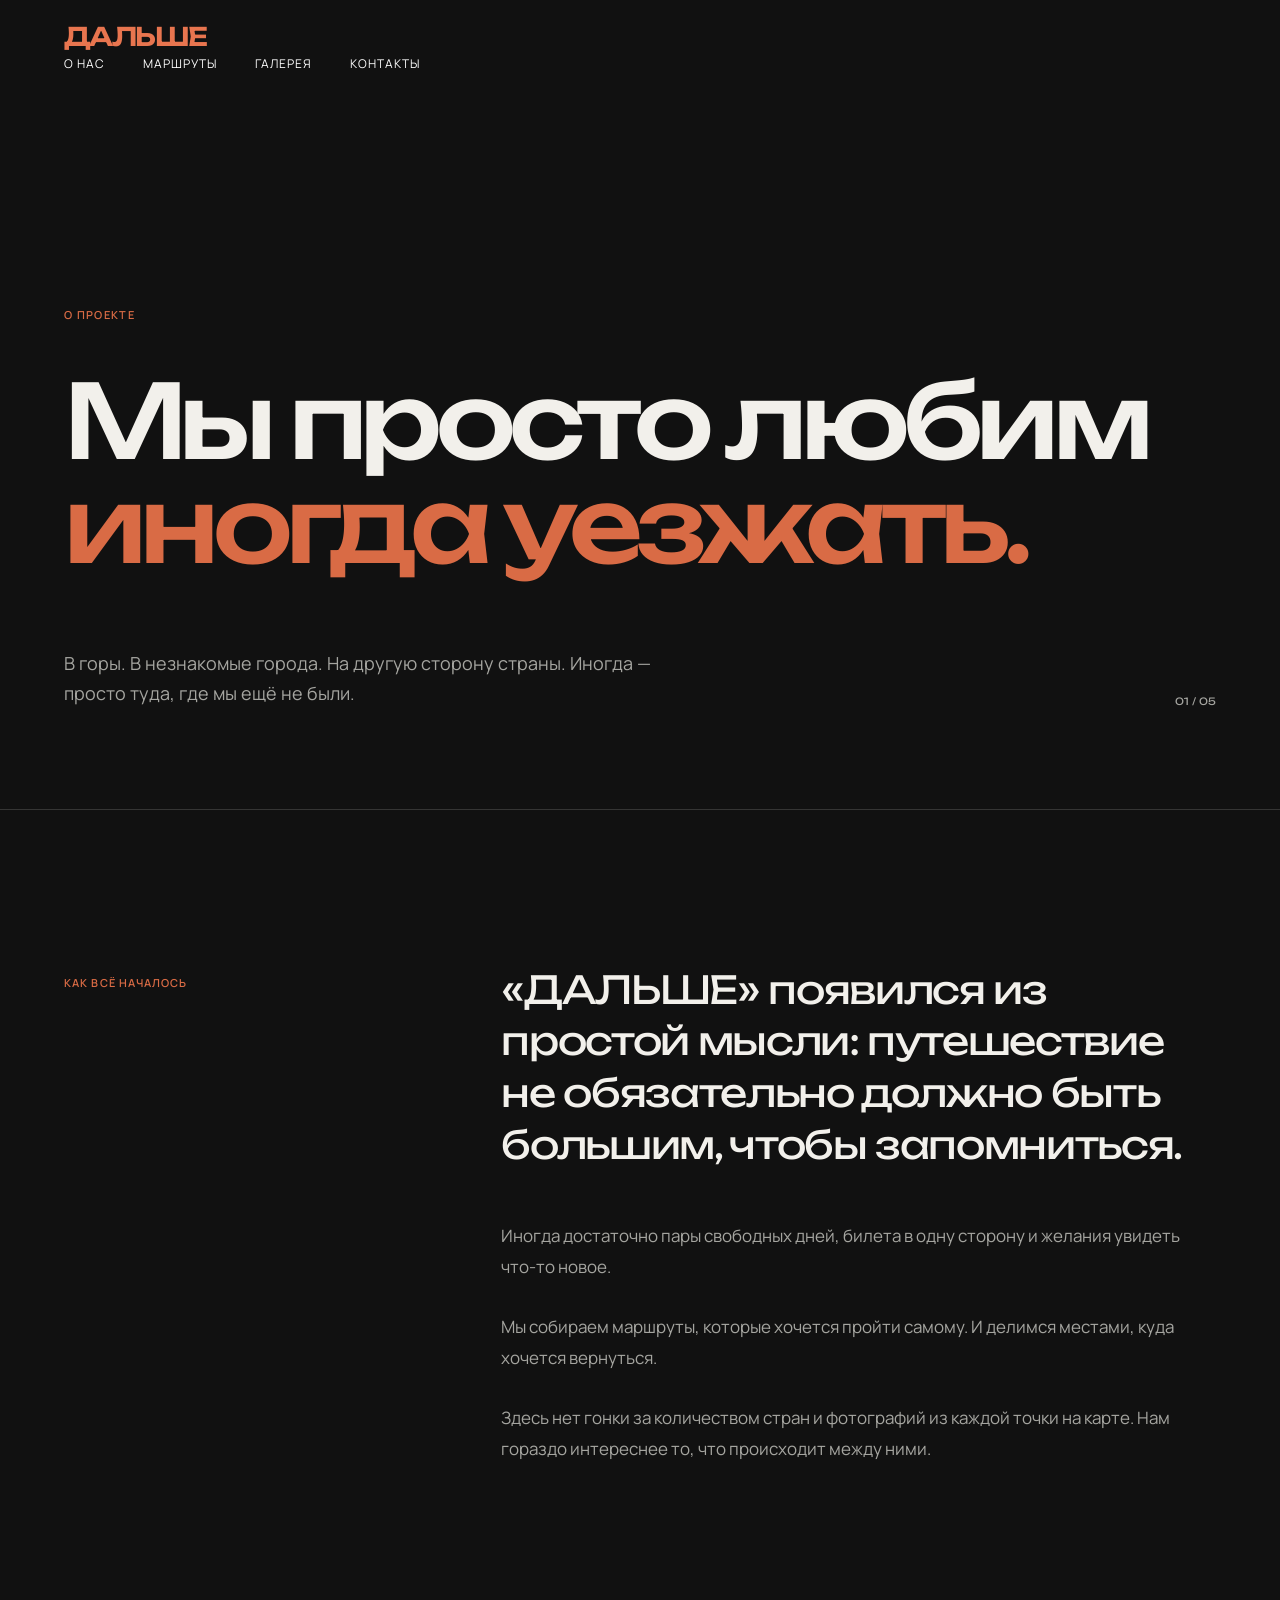
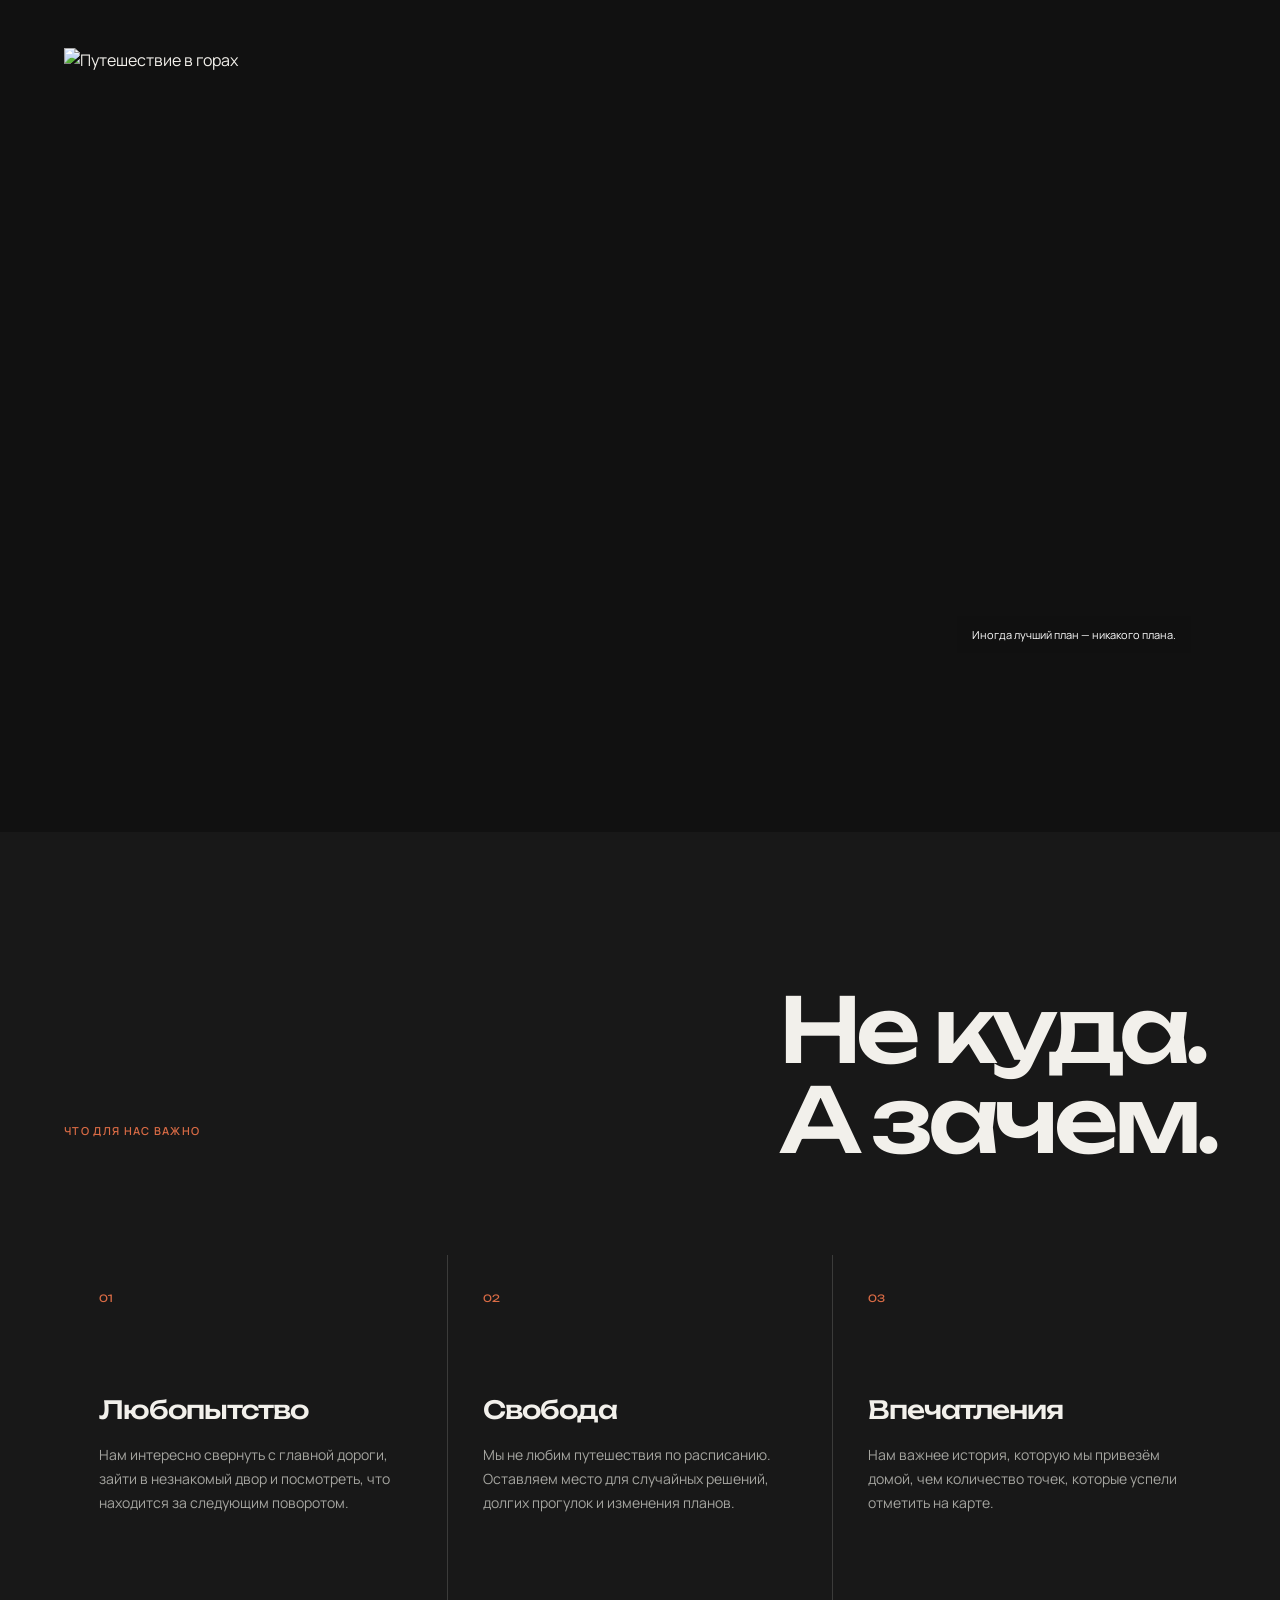
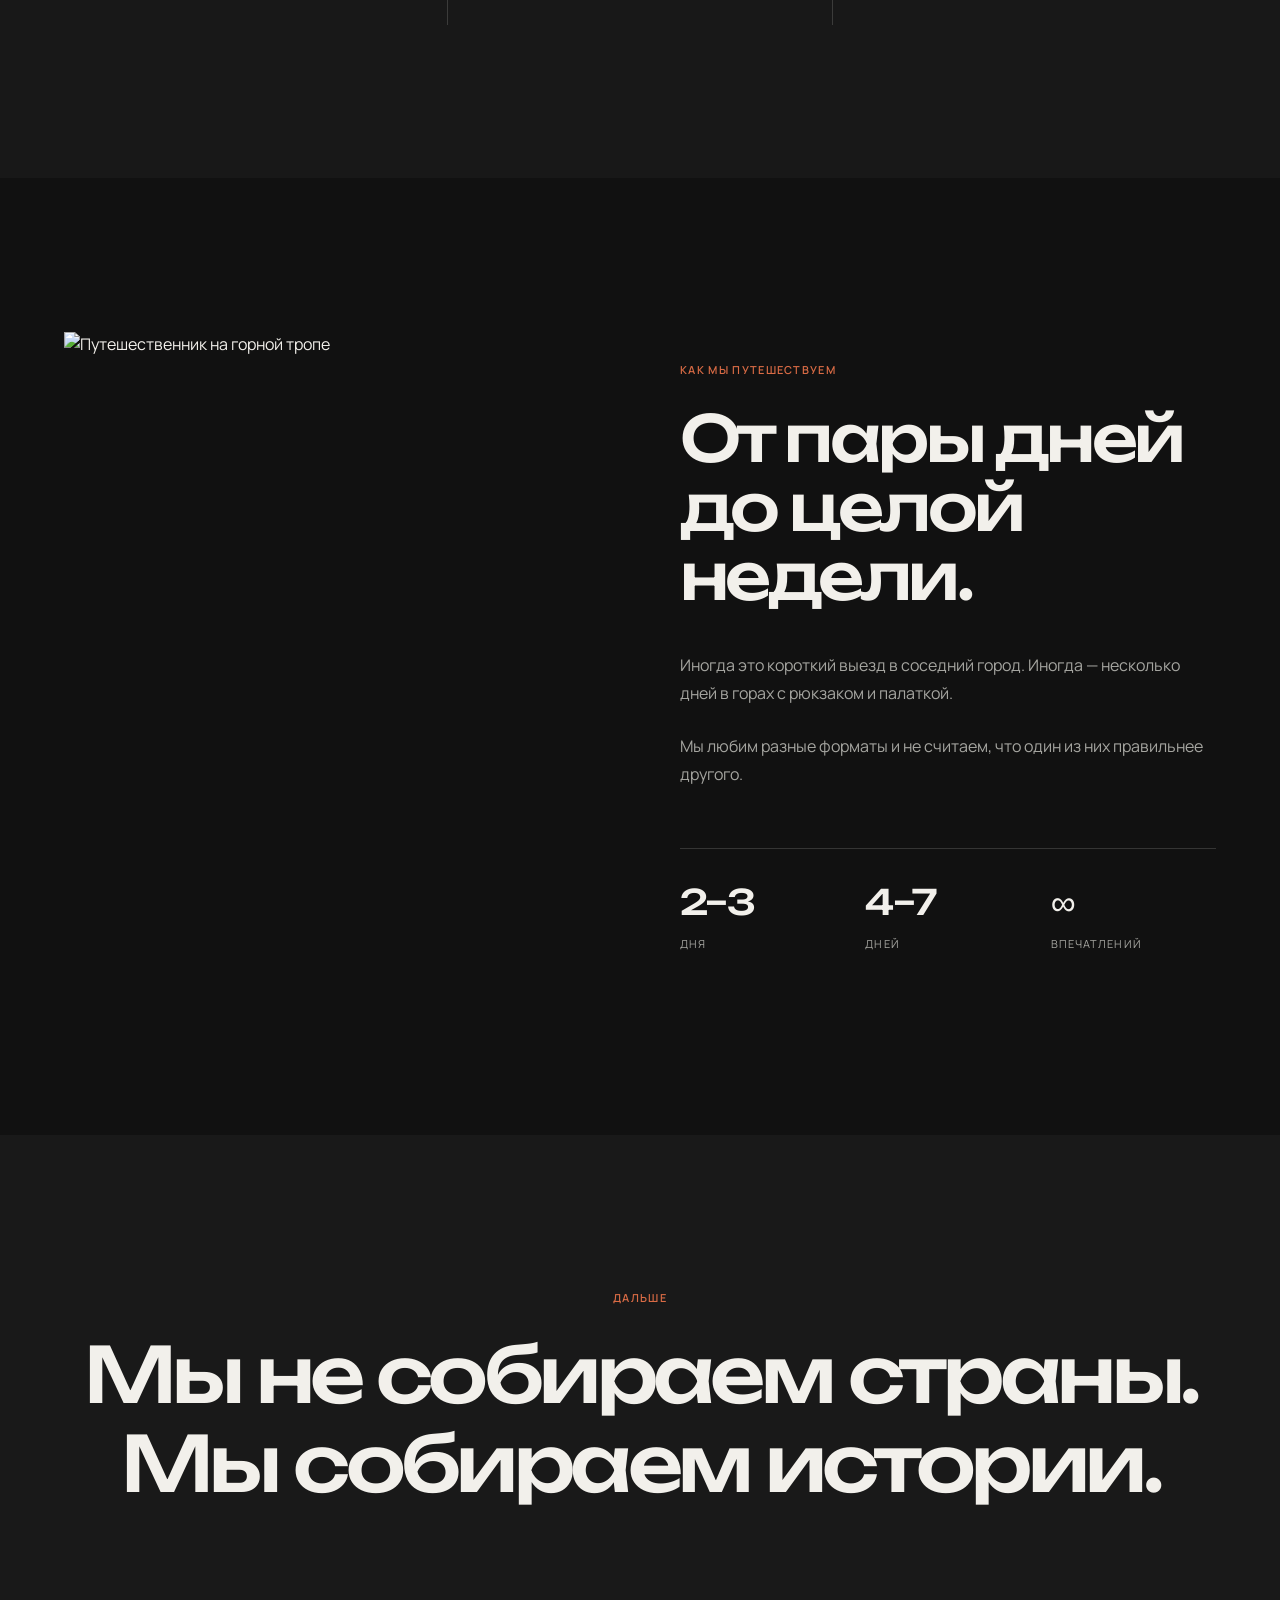
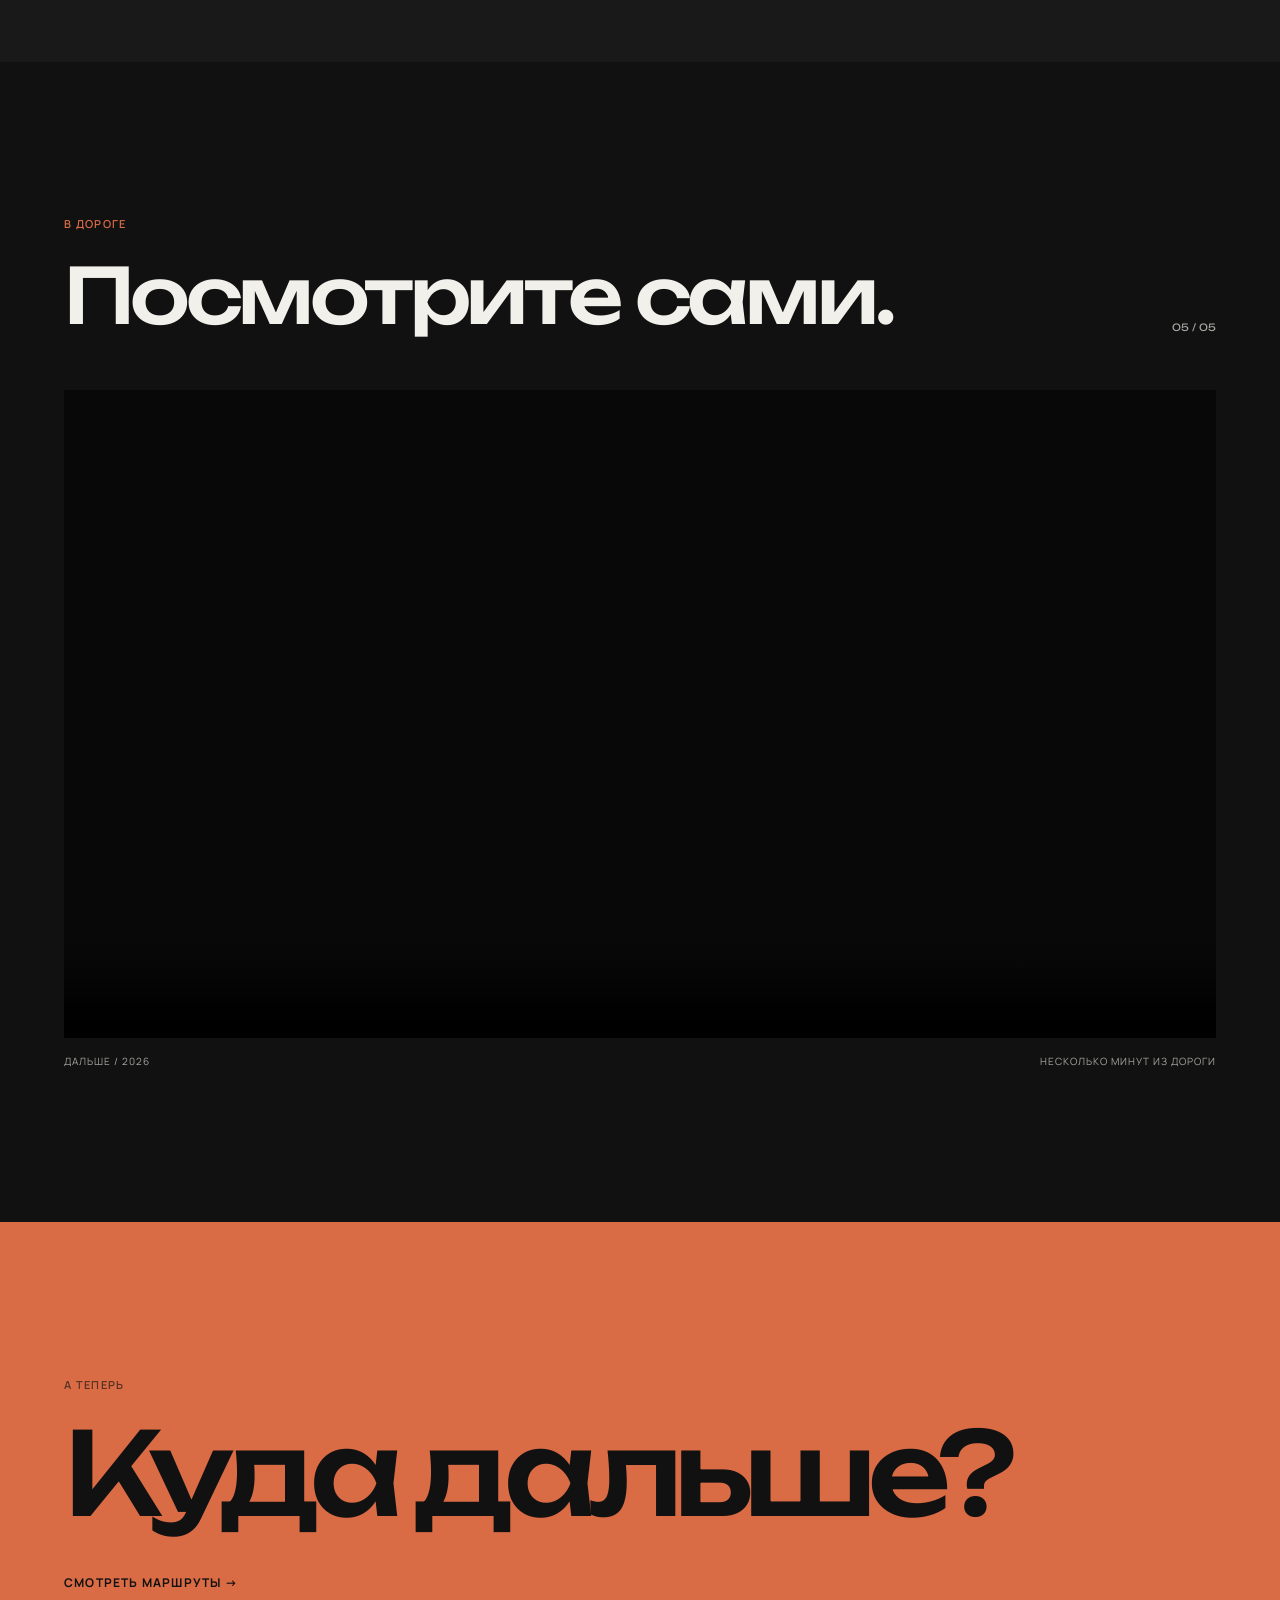
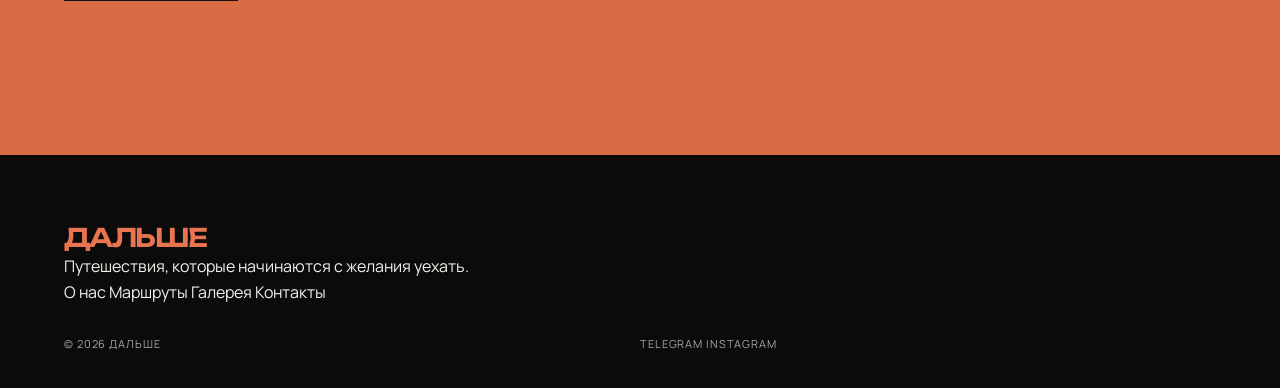
==== about.html @ fc9a1732 "morning" ====
<!DOCTYPE html>
<html lang="ru">
<head>
    <meta charset="UTF-8">
    <meta name="viewport" content="width=device-width, initial-scale=1.0">

    <title>О нас — ДАЛЬШЕ</title>

    <meta
        name="description"
        content="ДАЛЬШЕ — проект о путешествиях, горах, городах и дорогах."
    >

    <!-- Fonts -->
    <link rel="preconnect" href="https://fonts.googleapis.com">
    <link rel="preconnect" href="https://fonts.gstatic.com" crossorigin>

    <link
        href="https://fonts.googleapis.com/css2?family=Manrope:wght@400;500;600;700&family=Unbounded:wght@400;500;500;600;700&display=swap"
        rel="stylesheet"
    >

    <!-- Main CSS -->
    <link rel="stylesheet" href="css/style.css">
</head>


<body class="about-page">


<!-- =====================================================
     HEADER
===================================================== -->

<header class="site-header">

    <a href="index.html" class="logo">
        ДАЛЬШЕ
    </a>

    <nav class="main-nav">

        <a href="about.html" class="active">
            О нас
        </a>

        <a href="routes.html">
            Маршруты
        </a>

        <a href="gallery.html">
            Галерея
        </a>

        <a href="contact.html">
            Контакты
        </a>

    </nav>


    <button
        class="menu-toggle"
        type="button"
        aria-label="Открыть меню"
        aria-expanded="false"
    >
        <span></span>
        <span></span>
    </button>

</header>



<main>


<!-- =====================================================
     HERO
===================================================== -->

<section class="about-hero">

    <div class="container">

        <div class="about-hero__label">
            О проекте
        </div>


        <h1 class="about-hero__title">

            Мы просто любим
            <span>иногда уезжать.</span>

        </h1>


        <div class="about-hero__bottom">

            <p>
                В горы. В незнакомые города.
                На другую сторону страны.
                Иногда — просто туда, где мы ещё не были.
            </p>


            <span class="about-hero__scroll">
                01 / 05
            </span>

        </div>

    </div>

</section>



<!-- =====================================================
     STORY
===================================================== -->

<section class="about-story">

    <div class="container">

        <div class="about-story__grid">


            <div class="about-story__label">

                <span>
                    Как всё началось
                </span>

            </div>


            <div class="about-story__text">

                <p class="about-story__lead">

                    «ДАЛЬШЕ» появился из простой мысли:
                    путешествие не обязательно должно
                    быть большим, чтобы запомниться.

                </p>


                <p>

                    Иногда достаточно пары свободных дней,
                    билета в одну сторону и желания увидеть
                    что-то новое.

                </p>


                <p>

                    Мы собираем маршруты, которые хочется
                    пройти самому. И делимся местами,
                    куда хочется вернуться.

                </p>


                <p>

                    Здесь нет гонки за количеством стран
                    и фотографий из каждой точки на карте.
                    Нам гораздо интереснее то, что происходит
                    между ними.

                </p>

            </div>

        </div>

    </div>

</section>



<!-- =====================================================
     LARGE IMAGE
===================================================== -->

<section class="about-image">

    <div class="container">

        <div class="about-image__wrapper">

            <img
                src="images/about/about-main.jpg"
                alt="Путешествие в горах"
            >

            <div class="about-image__caption">
                Иногда лучший план — никакого плана.
            </div>

        </div>

    </div>

</section>



<!-- =====================================================
     PRINCIPLES
===================================================== -->

<section class="about-principles">

    <div class="container">


        <div class="about-section-heading">

            <span class="section-label">
                Что для нас важно
            </span>

            <h2>
                Не куда.<br>
                А зачем.
            </h2>

        </div>


        <div class="principles-grid">


            <!-- 01 -->

            <article class="principle">

                <span class="principle__number">
                    01
                </span>

                <h3>
                    Любопытство
                </h3>

                <p>
                    Нам интересно свернуть с главной дороги,
                    зайти в незнакомый двор и посмотреть,
                    что находится за следующим поворотом.
                </p>

            </article>


            <!-- 02 -->

            <article class="principle">

                <span class="principle__number">
                    02
                </span>

                <h3>
                    Свобода
                </h3>

                <p>
                    Мы не любим путешествия по расписанию.
                    Оставляем место для случайных решений,
                    долгих прогулок и изменения планов.
                </p>

            </article>


            <!-- 03 -->

            <article class="principle">

                <span class="principle__number">
                    03
                </span>

                <h3>
                    Впечатления
                </h3>

                <p>
                    Нам важнее история, которую мы привезём
                    домой, чем количество точек, которые
                    успели отметить на карте.
                </p>

            </article>

        </div>

    </div>

</section>



<!-- =====================================================
     TRAVEL FORMAT
===================================================== -->

<section class="about-format">

    <div class="container">

        <div class="about-format__grid">


            <div class="about-format__image">

                <img
                    src="images/about/about-route.jpg"
                    alt="Путешественник на горной тропе"
                >

            </div>


            <div class="about-format__content">

                <span class="section-label">
                    Как мы путешествуем
                </span>


                <h2>
                    От пары дней
                    до целой недели.
                </h2>


                <p>
                    Иногда это короткий выезд в соседний город.
                    Иногда — несколько дней в горах с рюкзаком
                    и палаткой.
                </p>


                <p>
                    Мы любим разные форматы и не считаем,
                    что один из них правильнее другого.
                </p>


                <div class="about-format__facts">

                    <div>
                        <strong>
                            2–3
                        </strong>

                        <span>
                            дня
                        </span>
                    </div>


                    <div>
                        <strong>
                            4–7
                        </strong>

                        <span>
                            дней
                        </span>
                    </div>


                    <div>
                        <strong>
                            ∞
                        </strong>

                        <span>
                            впечатлений
                        </span>
                    </div>

                </div>

            </div>

        </div>

    </div>

</section>



<!-- =====================================================
     QUOTE
===================================================== -->

<section class="about-quote">

    <div class="container">

        <div class="about-quote__content">

            <span class="section-label">
                ДАЛЬШЕ
            </span>

            <blockquote>
                Мы не собираем страны.
                <br>
                Мы собираем истории.
            </blockquote>

        </div>

    </div>

</section>



<!-- =====================================================
     VIDEO
===================================================== -->

<section class="about-video">

    <div class="container">


        <div class="about-video__heading">

            <div>

                <span class="section-label">
                    В дороге
                </span>

                <h2>
                    Посмотрите сами.
                </h2>

            </div>


            <span class="about-video__number">
                05 / 05
            </span>

        </div>


        <div class="about-video__wrapper">

            <!--
                ЗАМЕНИ ФАЙЛ НИЖЕ НА СВОЁ ВИДЕО

                Например:
                images/about/travel-video.mp4

                Видео горизонтальное.
            -->

            <video
                class="about-video__player"
                controls
                playsinline
                preload="metadata"
                poster="images/about/video-poster.jpg"
            >

                <source
                    src="images/about/travel-video.mp4"
                    type="video/mp4"
                >

                Ваш браузер не поддерживает
                воспроизведение видео.

            </video>


            <div class="about-video__caption">

                <span>
                    ДАЛЬШЕ / 2026
                </span>

                <span>
                    Несколько минут из дороги
                </span>

            </div>

        </div>

    </div>

</section>



<!-- =====================================================
     FINAL CTA
===================================================== -->

<section class="about-final">

    <div class="container">

        <div class="about-final__content">

            <span class="section-label">
                А теперь
            </span>

            <h2>
                Куда дальше?
            </h2>

            <a
                href="routes.html"
                class="about-final__link"
            >
                Смотреть маршруты →
            </a>

        </div>

    </div>

</section>


</main>



<!-- =====================================================
     FOOTER
===================================================== -->

<footer class="site-footer">

    <div class="container">

        <div class="footer-main">

            <div>

                <a
                    href="index.html"
                    class="logo"
                >
                    ДАЛЬШЕ
                </a>

                <p>
                    Путешествия, которые начинаются
                    с желания уехать.
                </p>

            </div>


            <div class="footer-links">

                <a href="about.html">
                    О нас
                </a>

                <a href="routes.html">
                    Маршруты
                </a>

                <a href="gallery.html">
                    Галерея
                </a>

                <a href="contact.html">
                    Контакты
                </a>

            </div>

        </div>


        <div class="footer-bottom">

            <span>
                © 2026 ДАЛЬШЕ
            </span>

            <div>

                <a href="#">
                    Telegram
                </a>

                <a href="#">
                    Instagram
                </a>

            </div>

        </div>

    </div>

</footer>



<script src="js/script.js"></script>

</body>
</html>
---- css/style.css ----
* {
    margin: 0;
    padding: 0;
    box-sizing: border-box;
}

html {
    scroll-behavior: smooth;
}

body {
    margin: 0;
    padding: 0;

    background: var(--background);
    color: var(--text);

    font-family: var(--font-main);
    font-size: 16px;
    line-height: 1.6;

    overflow-x: hidden;
}

body.menu-open {
    overflow: hidden;
}
h1,
h2,
h3,
h4 {
    margin: 0;
    font-family: var(--font-heading);
    font-weight: 500;
    line-height: 1.1;
    letter-spacing: -0.03em;
}
img {
    display: block;
    width: 100%;
    height: 100%;
    object-fit: cover;
}

a {
    color: inherit;
    text-decoration: none;
}

button {
    font: inherit;
}


/* =========================================================
   VARIABLES
========================================================= */

:root {
    --background: #111111;
    --background-light: #181818;
    --text: #f2f0eb;
    --text-muted: #a5a5a0;
    --accent: #d96b45;
    --border: rgba(242, 240, 235, 0.16);

    --container: 1400px;
    --side-padding: 5vw;
    --section-space: clamp(100px, 12vw, 190px);

    --font-main: "Manrope", Arial, sans-serif;
    --font-heading: "Unbounded", Arial, sans-serif;
}


/* =========================================================
   GLOBAL
========================================================= */

.container {
    width: min(
        calc(100% - 2 * var(--side-padding)),
        var(--container)
    );

    margin: 0 auto;
}

.section {
    padding: var(--section-space) 0;
}

.section-number {
    display: block;

    margin-bottom: 25px;

    color: var(--text-muted);

    font-size: 12px;
    letter-spacing: 0.15em;
    text-transform: uppercase;
}

.section-heading {
    margin-bottom: 70px;
}

.section-heading h2 {
    max-width: 850px;

    font-size: clamp(50px, 7vw, 105px);
    font-weight: 400;
    line-height: 0.95;
    letter-spacing: -0.055em;
}


/* =========================================================
   HEADER
========================================================= */

.site-header {
    position: absolute;
    z-index: 100;

    top: 0;
    left: 0;

    width: 100%;

    padding: 28px 0;

    color: #ffffff;
}

.header-inner {
    display: flex;
    align-items: center;
    justify-content: space-between;
}

.logo {
    display: inline-block;

    font-family: "Unbounded", sans-serif;
    font-size: clamp(20px, 2vw, 30px);
    font-weight: 600;
    line-height: 1;

    letter-spacing: -0.06em;

    color: #e8754f;
    text-decoration: none;

    white-space: nowrap;

    transition:
        color 0.3s ease,
        transform 0.3s ease;
}

.logo:hover {
    color: #f28a67;
    transform: translateY(-1px);
}
.footer-logo {
    font-size: 22px;
    font-weight: 700;
    letter-spacing: -0.04em;
}

.main-nav {
    display: flex;
    align-items: center;
    gap: 38px;
}

.main-nav a {
    position: relative;

    font-size: 12px;
    letter-spacing: 0.08em;
    text-transform: uppercase;
}

.main-nav a::after {
    content: "";

    position: absolute;

    left: 0;
    bottom: -7px;

    width: 0;
    height: 1px;

    background: #ffffff;

    transition: width 0.3s ease;
}

.main-nav a:hover::after {
    width: 100%;
}


/* =========================================================
   MOBILE MENU BUTTON
========================================================= */

.menu-toggle {
    display: none;

    width: 42px;
    height: 42px;

    border: 0;
    background: transparent;

    cursor: pointer;
}

.menu-toggle span {
    display: block;

    width: 25px;
    height: 1px;

    margin: 6px auto;

    background: #ffffff;

    transition:
        transform 0.3s ease,
        opacity 0.3s ease;
}

.menu-toggle.active span:first-child {
    transform: translateY(3.5px) rotate(45deg);
}

.menu-toggle.active span:last-child {
    transform: translateY(-3.5px) rotate(-45deg);
}


/* =========================================================
   HERO
========================================================= */

.hero {
    position: relative;
    min-height: 100svh;
    height: 100svh;

    display: flex;
    align-items: stretch;

    overflow: hidden;
}

.hero__image {
    position: absolute;
    inset: 0;

    width: 100%;
    height: 100%;

    object-fit: cover;

    animation: heroZoom 14s ease-out forwards;
}

.hero__overlay {
    position: absolute;
    inset: 0;

    background:
        linear-gradient(
            180deg,
            rgba(0, 0, 0, 0.45) 0%,
            rgba(0, 0, 0, 0.08) 40%,
            rgba(0, 0, 0, 0.72) 100%
        );
}

.hero__content {
    position: relative;
    z-index: 2;

    width: 100%;
    min-height: 100%;

    max-width: var(--container);

    margin: 0 auto;
    padding: 150px var(--side-padding) 45px;

    display: flex;
    flex-direction: column;
    justify-content: space-between;

    box-sizing: border-box;
}

/* Верхняя подпись */

.hero__label {
    display: flex;
    align-items: center;
    gap: 12px;

    font-size: 12px;
    font-weight: 600;

    text-transform: uppercase;
    letter-spacing: 0.12em;

    color: rgba(255, 255, 255, 0.8);
}

.hero__label span {
    display: inline-flex;
    align-items: center;
}

.hero__label span:not(:last-child)::after {
    content: "·";

    margin-left: 12px;

    color: var(--accent);
}

/* Главный заголовок */

.hero__title {
    max-width: 1000px;

    margin-top: auto;
    margin-bottom: 90px;

    font-size: clamp(42px, 6.5vw, 105px);
    line-height: 1.03;
    letter-spacing: -0.045em;

    text-wrap: balance;
}

/* Нижняя часть */

.hero__bottom {
    display: flex;
    align-items: center;
    gap: 12px;

    font-size: 12px;
    text-transform: uppercase;
    letter-spacing: 0.1em;

    color: rgba(255, 255, 255, 0.7);
}

.hero__arrow {
    font-size: 18px;
    line-height: 1;
    color: var(--accent);
}

@keyframes heroZoom {
    from {
        transform: scale(1);
    }

    to {
        transform: scale(1.05);
    }
}

@keyframes heroZoom {
    from {
        transform: scale(1);
    }

    to {
        transform: scale(1.06);
    }
}


/* =========================================================
   INTRO
========================================================= */

.intro-grid {
    display: grid;

    grid-template-columns: 1.1fr 0.9fr;

    gap: 10vw;
}

.intro-heading h2 {
    max-width: 700px;

    font-size: clamp(48px, 6vw, 90px);
    font-weight: 400;
    line-height: 0.95;
    letter-spacing: -0.055em;
}

.intro-text {
    align-self: end;

    max-width: 500px;
}

.intro-text p {
    margin-bottom: 24px;

    color: var(--text-muted);

    font-size: clamp(17px, 1.5vw, 21px);
    line-height: 1.55;
}

.text-link,
.button-link {
    display: inline-flex;
    align-items: center;
    gap: 14px;

    margin-top: 20px;

    font-size: 12px;
    letter-spacing: 0.08em;
    text-transform: uppercase;
}

.text-link span,
.button-link span {
    font-size: 18px;

    transition: transform 0.3s ease;
}

.text-link:hover span,
.button-link:hover span {
    transform: translateX(6px);
}


/* =========================================================
   DIRECTIONS
========================================================= */

.directions {
    background: var(--background-light);
}

.directions-grid {
    display: grid;

    grid-template-columns: repeat(3, 1fr);

    gap: 20px;
}

.direction-card {
    position: relative;

    min-height: 650px;

    display: flex;
    align-items: flex-end;

    overflow: hidden;

    background: #222222;
}

.direction-image {
    position: absolute;

    inset: 0;
}

.direction-image::after {
    content: "";

    position: absolute;

    inset: 0;

    background:
        linear-gradient(
            to bottom,
            transparent 35%,
            rgba(0, 0, 0, 0.8) 100%
        );
}

.direction-image img {
    transition:
        transform 0.8s cubic-bezier(0.2, 0.65, 0.3, 1);
}

.direction-card:hover .direction-image img {
    transform: scale(1.06);
}

.direction-content {
    position: relative;
    z-index: 2;

    width: 100%;

    padding: 35px;
}

.direction-number {
    display: block;

    margin-bottom: 100px;

    color: rgba(255, 255, 255, 0.65);

    font-size: 12px;
}

.direction-content h3 {
    margin-bottom: 12px;

    font-size: clamp(38px, 4vw, 58px);
    font-weight: 400;
    line-height: 1;
    letter-spacing: -0.04em;
}

.direction-content p {
    max-width: 300px;

    color: rgba(255, 255, 255, 0.72);

    font-size: 15px;
}

.card-link {
    display: block;

    margin-top: 28px;

    font-size: 11px;
    letter-spacing: 0.1em;
    text-transform: uppercase;
}


/* =========================================================
   FEATURED ROUTE
========================================================= */

.featured-route-card {
    display: grid;

    grid-template-columns: 1.4fr 0.8fr;

    min-height: 650px;

    background: var(--background-light);
}

.featured-route-image {
    min-height: 500px;
}

.featured-route-info {
    display: flex;
    flex-direction: column;
    justify-content: center;

    padding: clamp(35px, 5vw, 80px);
}

.route-location {
    margin-bottom: 15px;

    color: var(--accent);

    font-size: 12px;
    letter-spacing: 0.12em;
    text-transform: uppercase;
}

.featured-route-info h3 {
    margin-bottom: 30px;

    font-size: clamp(55px, 6vw, 95px);
    font-weight: 400;
    line-height: 0.9;
    letter-spacing: -0.06em;
}

.route-details {
    display: flex;
    flex-wrap: wrap;
    gap: 10px;

    margin: 0 0 30px;

    padding: 0;

    list-style: none;
}

.route-details li {
    padding: 8px 12px;

    border: 1px solid var(--border);

    color: var(--text-muted);

    font-size: 11px;
    text-transform: uppercase;
    letter-spacing: 0.05em;
}

.featured-route-info > p {
    max-width: 430px;

    color: var(--text-muted);

    font-size: 16px;
    line-height: 1.6;
}

.button-link {
    align-self: flex-start;

    margin-top: 40px;

    padding-bottom: 10px;

    border-bottom: 1px solid var(--border);
}


/* =========================================================
   MANIFESTO
========================================================= */

.manifesto {
    display: flex;
    align-items: center;

    min-height: 80vh;

    background: #0d0d0d;
}

.manifesto-text {
    max-width: 1250px;

    font-size: clamp(55px, 9vw, 145px);
    font-weight: 400;
    line-height: 0.88;
    letter-spacing: -0.065em;
}

.manifesto-text span {
    color: var(--accent);
}


/* =========================================================
   GALLERY
========================================================= */

.gallery-heading {
    display: flex;
    align-items: flex-end;
    justify-content: space-between;

    gap: 40px;
}

.gallery-heading .text-link {
    margin-bottom: 10px;
}

.gallery-grid {
    display: grid;

    grid-template-columns: 1.2fr 0.8fr 0.8fr;

    grid-template-rows: 300px 400px;

    gap: 18px;
}

.gallery-item {
    display: block;

    overflow: hidden;
}

.gallery-item img {
    transition: transform 0.7s cubic-bezier(0.2, 0.65, 0.3, 1);
}

.gallery-item:hover img {
    transform: scale(1.05);
}

.gallery-item-large {
    grid-row: span 2;
}

.gallery-item-wide {
    grid-column: span 2;
}


/* =========================================================
   FINAL CTA
========================================================= */

.final-cta {
    min-height: 80vh;

    display: flex;
    align-items: center;

    background: var(--accent);
    color: #111111;
}

.final-cta-inner {
    position: relative;
}

.final-cta .section-number {
    color: rgba(17, 17, 17, 0.6);
}

.final-cta h2 {
    font-size: clamp(80px, 15vw, 230px);
    font-weight: 400;
    line-height: 0.78;
    letter-spacing: -0.075em;
}

.final-link {
    display: inline-flex;
    align-items: center;
    gap: 20px;

    margin-top: 60px;

    padding-bottom: 10px;

    border-bottom: 1px solid rgba(17, 17, 17, 0.5);

    font-size: 14px;
    letter-spacing: 0.1em;
    text-transform: uppercase;
}

.final-link span {
    font-size: 24px;

    transition: transform 0.3s ease;
}

.final-link:hover span {
    transform: translateX(7px);
}


/* =========================================================
   FOOTER
========================================================= */

.site-footer {
    padding: 70px 0 35px;

    background: #0b0b0b;
}

.footer-top {
    display: flex;
    justify-content: space-between;
    align-items: flex-start;

    padding-bottom: 80px;

    border-bottom: 1px solid var(--border);
}

.footer-logo {
    font-size: clamp(45px, 7vw, 90px);
}

.footer-description {
    max-width: 280px;

    color: var(--text-muted);

    font-size: 14px;
    line-height: 1.5;
}

.footer-bottom {
    display: grid;

    grid-template-columns: 1fr 1fr auto;

    gap: 30px;

    padding-top: 30px;

    color: var(--text-muted);

    font-size: 11px;
    text-transform: uppercase;
    letter-spacing: 0.08em;
}

.footer-nav,
.footer-social {
    display: flex;
    flex-wrap: wrap;
    gap: 25px;
}

.footer-bottom a {
    transition: color 0.3s ease;
}

.footer-bottom a:hover {
    color: var(--text);
}

.copyright {
    text-align: right;
}


/* =========================================================
   TABLET
========================================================= */

@media (max-width: 900px) {

    :root {
        --side-padding: 4vw;
    }

    .main-nav {
        gap: 20px;
    }

    .intro-grid {
        grid-template-columns: 1fr;
        gap: 50px;
    }

    .intro-text {
        max-width: 650px;
    }

    .directions-grid {
        grid-template-columns: 1fr;

        gap: 15px;
    }

    .direction-card {
        min-height: 550px;
    }

    .featured-route-card {
        grid-template-columns: 1fr;
    }

    .featured-route-image {
        min-height: 55vw;
    }

    .gallery-grid {
        grid-template-columns: 1fr 1fr;

        grid-template-rows: 350px 300px 350px;
    }

    .gallery-item-large {
        grid-row: span 1;
    }

    .gallery-item-wide {
        grid-column: span 2;
    }

    .footer-bottom {
        grid-template-columns: 1fr 1fr;
    }

    .copyright {
        text-align: left;
        grid-column: 1 / -1;
    }
}


/* =========================================================
   MOBILE
========================================================= */

@media (max-width: 650px) {

    :root {
        --side-padding: 20px;
        --section-space: 90px;
    }

    .site-header {
        padding: 20px 0;
    }

    .logo {
        font-size: 20px;
    }

    .main-nav {
        position: fixed;

        inset: 0;

        z-index: -1;

        display: flex;
        flex-direction: column;
        justify-content: center;
        align-items: flex-start;

        padding: 30px;

        background: #111111;

        opacity: 0;
        visibility: hidden;

        transform: translateY(-15px);

        transition:
            opacity 0.3s ease,
            visibility 0.3s ease,
            transform 0.3s ease;
    }

    .main-nav.open {
        opacity: 1;
        visibility: visible;
        transform: translateY(0);
    }

    .main-nav a {
        font-size: 35px;
        letter-spacing: -0.03em;
        text-transform: none;
    }

    .menu-toggle {
        display: block;
        position: relative;
        z-index: 2;
    }


    /* HERO */

    .hero {
        min-height: 100svh;
    }

    .hero-content {
        padding-bottom: 45px;
    }

    .hero-label {
        max-width: 250px;

        margin-bottom: 22px;

        font-size: 10px;
        line-height: 1.5;
    }

    .hero-title {
        font-size: clamp(52px, 15vw, 85px);
        line-height: 0.88;
    }

    .hero-scroll {
        margin-top: 35px;
    }


    /* SECTIONS */

    .section-heading {
        margin-bottom: 45px;
    }

    .section-heading h2 {
        font-size: clamp(48px, 14vw, 72px);
    }


    /* INTRO */

    .intro-heading h2 {
        font-size: clamp(45px, 13vw, 70px);
    }


    /* DIRECTIONS */

    .direction-card {
        min-height: 480px;
    }

    .direction-content {
        padding: 25px;
    }

    .direction-number {
        margin-bottom: 70px;
    }


    /* FEATURED */

    .featured-route-image {
        min-height: 110vw;
    }

    .featured-route-info {
        padding: 35px 25px 45px;
    }

    .featured-route-info h3 {
        font-size: 65px;
    }

    .route-details {
        align-items: flex-start;
        flex-direction: column;
    }


    /* MANIFESTO */

    .manifesto {
        min-height: 65vh;
    }

    .manifesto-text {
        font-size: clamp(52px, 14vw, 80px);
    }


    /* GALLERY */

    .gallery-heading {
        display: block;
    }

    .gallery-heading .text-link {
        margin-top: 35px;
    }

    .gallery-grid {
        display: grid;

        grid-template-columns: 1fr;

        grid-template-rows: none;

        gap: 12px;
    }

    .gallery-item,
    .gallery-item-large,
    .gallery-item-wide {
        grid-column: auto;
        grid-row: auto;

        height: 80vw;
        min-height: 250px;
    }


    /* CTA */

    .final-cta {
        min-height: 70vh;
    }

    .final-cta h2 {
        font-size: clamp(80px, 24vw, 150px);
    }


    /* FOOTER */

    .footer-top {
        display: block;

        padding-bottom: 50px;
    }

    .footer-description {
        margin-top: 30px;
    }

    .footer-bottom {
        display: block;
    }

    .footer-nav,
    .footer-social {
        margin-bottom: 25px;
    }

    .copyright {
        margin-top: 35px;
    }

}


/* =========================================================
   REDUCED MOTION
========================================================= */

@media (prefers-reduced-motion: reduce) {

    html {
        scroll-behavior: auto;
    }

    *,
    *::before,
    *::after {
        animation-duration: 0.01ms !important;
        animation-iteration-count: 1 !important;
        transition-duration: 0.01ms !important;
    }

}

/* =========================================================
   ROUTES PAGE
========================================================= */


/* =========================================================
   INTRO
========================================================= */

.routes-intro {
    min-height: 75vh;
    padding-top: 150px;
    padding-bottom: 90px;

    display: flex;
    align-items: flex-end;

    box-sizing: border-box;

    border-bottom: 1px solid var(--border);
}

.routes-intro__label {
    margin-bottom: 35px;

    font-size: 11px;
    font-weight: 600;

    text-transform: uppercase;
    letter-spacing: 0.12em;

    color: var(--accent);
}

.routes-intro__title {
    font-family: var(--font-heading);

    font-size: clamp(60px, 11vw, 170px);
    font-weight: 500;

    line-height: 0.95;
    letter-spacing: -0.065em;
}

.routes-intro__bottom {
    margin-top: 60px;

    display: flex;
    align-items: flex-end;
    justify-content: space-between;

    gap: 40px;
}

.routes-intro__bottom p {
    max-width: 480px;
    margin: 0;

    color: var(--text-muted);

    font-size: 18px;
    line-height: 1.6;
}

.routes-intro__number {
    font-family: var(--font-heading);

    font-size: 11px;

    color: var(--text-muted);
}


/* =========================================================
   ROUTES LIST
========================================================= */

.routes-list {
    padding: 0 0 var(--section-space);
}

.route-category {
    border-bottom: 1px solid var(--border);
}


/* CATEGORY HEADER */

.route-category__header {
    width: 100%;

    padding: 42px 0;

    display: grid;
    grid-template-columns: 80px minmax(180px, 1fr) minmax(250px, 400px) 50px;
    align-items: center;

    gap: 30px;

    border: 0;
    background: transparent;

    color: var(--text);

    text-align: left;

    cursor: pointer;
}

.route-category__number {
    font-size: 12px;
    color: var(--accent);
}

.route-category__title {
    font-family: var(--font-heading);

    font-size: clamp(25px, 3vw, 44px);
    font-weight: 500;

    line-height: 1;

    letter-spacing: -0.04em;
}

.route-category__description {
    color: var(--text-muted);

    font-size: 14px;
}

.route-category__icon {
    width: 40px;
    height: 40px;

    display: flex;
    align-items: center;
    justify-content: center;

    border: 1px solid var(--border);
    border-radius: 50%;

    font-size: 24px;
    font-weight: 300;

    transition:
        transform 0.4s ease,
        background 0.4s ease,
        color 0.4s ease;
}


/* HOVER */

.route-category__header:hover .route-category__icon {
    background: var(--accent);
    border-color: var(--accent);
    color: #111;
}


/* OPEN */

.route-category.open .route-category__icon {
    transform: rotate(45deg);

    background: var(--accent);
    border-color: var(--accent);

    color: #111;
}


/* CONTENT */

.route-category__content {
    display: grid;

    grid-template-rows: 0fr;

    transition:
        grid-template-rows 0.55s cubic-bezier(0.77, 0, 0.18, 1);
}

.route-category__content > .routes-grid {
    overflow: hidden;
}

.route-category.open .route-category__content {
    grid-template-rows: 1fr;
}


/* =========================================================
   ROUTES GRID
========================================================= */

.routes-grid {
    padding: 0 0 55px;

    display: grid;

    grid-template-columns: repeat(3, 1fr);

    gap: 20px;
}


/* =========================================================
   ROUTE CARD
========================================================= */

.route-card {
    background: var(--background-light);

    cursor: pointer;

    overflow: hidden;

    transition:
        transform 0.35s ease,
        background 0.35s ease;
}

.route-card:hover {
    transform: translateY(-6px);
    background: #202020;
}


/* IMAGE */

.route-card__image {
    position: relative;

    height: 320px;

    overflow: hidden;

    background: #222;
}

.route-card__image::after {
    content: "";

    position: absolute;
    inset: 0;

    background: linear-gradient(
        180deg,
        transparent 45%,
        rgba(0, 0, 0, 0.55)
    );
}

.route-card__image img {
    width: 100%;
    height: 100%;

    display: block;

    object-fit: cover;

    transition: transform 0.7s ease;
}

.route-card:hover .route-card__image img {
    transform: scale(1.06);
}


/* COUNTRY */

.route-card__country {
    position: absolute;

    left: 20px;
    bottom: 18px;

    z-index: 2;

    padding: 7px 11px;

    background: rgba(17, 17, 17, 0.75);

    backdrop-filter: blur(8px);

    font-size: 10px;

    text-transform: uppercase;
    letter-spacing: 0.1em;
}


/* BODY */

.route-card__body {
    padding: 28px;
}

.route-card__body h2 {
    margin: 0;

    font-family: var(--font-heading);

    font-size: 25px;
    font-weight: 500;

    line-height: 1.15;

    letter-spacing: -0.04em;
}

.route-card__short {
    min-height: 75px;

    margin: 18px 0 25px;

    color: var(--text-muted);

    font-size: 14px;
    line-height: 1.6;
}


/* INFO */

.route-card__info {
    display: grid;

    grid-template-columns: repeat(3, 1fr);

    gap: 12px;

    padding-top: 20px;

    border-top: 1px solid var(--border);
}

.route-card__info span {
    display: flex;
    flex-direction: column;

    gap: 5px;

    font-size: 11px;

    color: var(--text-muted);
}

.route-card__info b {
    font-size: 9px;

    font-weight: 600;

    text-transform: uppercase;
    letter-spacing: 0.08em;

    color: var(--text);
}


/* MORE */

.route-card__more {
    display: inline-block;

    margin-top: 28px;

    color: var(--accent);

    font-size: 11px;
    font-weight: 600;

    text-transform: uppercase;
    letter-spacing: 0.1em;
}


/* =========================================================
   QUIZ
========================================================= */

.route-quiz {
    padding: var(--section-space) 0;

    background: #191919;
}

.quiz {
    min-height: 620px;

    position: relative;

    display: flex;
    align-items: center;

    overflow: hidden;
}


/* INTRO */

.quiz__intro {
    width: 100%;

    padding: 80px;

    box-sizing: border-box;
}

.section-label {
    display: block;

    margin-bottom: 25px;

    color: var(--accent);

    font-size: 11px;
    font-weight: 600;

    text-transform: uppercase;
    letter-spacing: 0.12em;
}

.quiz__intro h2,
.quiz__result h2 {
    margin: 0;

    font-family: var(--font-heading);

    font-size: clamp(45px, 7vw, 95px);
    font-weight: 500;

    line-height: 1;

    letter-spacing: -0.06em;
}

.quiz__intro p {
    max-width: 500px;

    margin: 35px 0;

    color: var(--text-muted);

    font-size: 17px;
    line-height: 1.7;
}


/* START BUTTON */

.quiz__start,
.quiz__result-button {
    padding: 16px 24px;

    border: 1px solid var(--accent);
    background: var(--accent);

    color: #111;

    font-family: var(--font-main);
    font-size: 11px;
    font-weight: 700;

    text-transform: uppercase;
    letter-spacing: 0.1em;

    cursor: pointer;

    transition:
        background 0.3s ease,
        color 0.3s ease;
}

.quiz__start:hover,
.quiz__result-button:hover {
    background: transparent;
    color: var(--accent);
}


/* QUIZ BODY */

.quiz__body {
    position: absolute;
    inset: 0;

    padding: 80px;

    display: flex;
    flex-direction: column;
    justify-content: center;

    background: #191919;

    opacity: 0;
    visibility: hidden;

    transform: translateX(40px);

    transition:
        opacity 0.45s ease,
        transform 0.45s ease,
        visibility 0.45s ease;
}

.quiz.started .quiz__intro {
    opacity: 0;
    visibility: hidden;
    pointer-events: none;
}

.quiz.started .quiz__body {
    opacity: 1;
    visibility: visible;

    transform: translateX(0);
}


/* PROGRESS */

.quiz__progress {
    max-width: 800px;

    margin-bottom: 60px;
}

.quiz__progress-text {
    display: block;

    margin-bottom: 15px;

    color: var(--text-muted);

    font-size: 11px;

    text-transform: uppercase;
    letter-spacing: 0.1em;
}

.quiz__progress-line {
    width: 100%;
    height: 2px;

    background: rgba(242, 240, 235, 0.12);
}

.quiz__progress-line span {
    display: block;

    width: 20%;
    height: 100%;

    background: var(--accent);

    transition: width 0.4s ease;
}


/* QUESTION */

.quiz__question {
    max-width: 850px;
}

.quiz__question h3 {
    margin: 0 0 35px;

    font-family: var(--font-heading);

    font-size: clamp(28px, 4vw, 48px);
    font-weight: 500;

    line-height: 1.15;

    letter-spacing: -0.04em;
}


/* ANSWERS */

.quiz__answers {
    display: grid;

    grid-template-columns: repeat(2, minmax(200px, 1fr));

    gap: 10px;
}

.quiz__answer {
    padding: 20px;

    border: 1px solid var(--border);

    background: transparent;

    color: var(--text);

    font-family: var(--font-main);
    font-size: 14px;

    text-align: left;

    cursor: pointer;

    transition:
        border-color 0.25s ease,
        background 0.25s ease;
}

.quiz__answer:hover {
    border-color: var(--accent);
}

.quiz__answer.selected {
    border-color: var(--accent);

    background: rgba(216, 107, 69, 0.12);
}


/* NAVIGATION */

.quiz__navigation {
    max-width: 850px;

    margin-top: 45px;

    display: flex;
    justify-content: space-between;
    align-items: center;
}

.quiz__back,
.quiz__next {
    padding: 12px 0;

    border: 0;
    background: transparent;

    font-family: var(--font-main);
    font-size: 11px;
    font-weight: 600;

    text-transform: uppercase;
    letter-spacing: 0.1em;

    cursor: pointer;
}

.quiz__back {
    color: var(--text-muted);
}

.quiz__next {
    color: var(--accent);
}

.quiz__next:disabled {
    opacity: 0.25;
    cursor: default;
}


/* RESULT */

.quiz__result {
    position: absolute;
    inset: 0;

    padding: 80px;

    display: flex;
    flex-direction: column;
    justify-content: center;

    background: var(--accent);

    color: #111;

    opacity: 0;
    visibility: hidden;

    transform: translateX(40px);

    transition:
        opacity 0.45s ease,
        transform 0.45s ease,
        visibility 0.45s ease;
}

.quiz.finished .quiz__body {
    opacity: 0;
    visibility: hidden;
    pointer-events: none;
}

.quiz.finished .quiz__result {
    opacity: 1;
    visibility: visible;

    transform: translateX(0);
}

.quiz__result .section-label {
    color: rgba(17, 17, 17, 0.6);
}

.quiz__result p {
    max-width: 600px;

    margin: 35px 0;

    font-size: 18px;
    line-height: 1.6;
}

.quiz__result-button {
    align-self: flex-start;

    border-color: #111;
    background: #111;

    color: #f2f0eb;
}

.quiz__result-button:hover {
    background: transparent;
    color: #111;
}

.quiz__restart {
    margin-top: 20px;

    align-self: flex-start;

    padding: 0;

    border: 0;
    background: transparent;

    color: rgba(17, 17, 17, 0.7);

    font-family: var(--font-main);
    font-size: 11px;
    font-weight: 600;

    text-transform: uppercase;
    letter-spacing: 0.1em;

    cursor: pointer;
}


/* =========================================================
   MODAL
========================================================= */

.route-modal {
    position: fixed;
    inset: 0;

    z-index: 1000;

    display: flex;
    align-items: center;
    justify-content: center;

    padding: 30px;

    box-sizing: border-box;

    opacity: 0;
    visibility: hidden;

    transition:
        opacity 0.35s ease,
        visibility 0.35s ease;
}

.route-modal.open {
    opacity: 1;
    visibility: visible;
}

.route-modal__backdrop {
    position: absolute;
    inset: 0;

    background: rgba(0, 0, 0, 0.82);

    backdrop-filter: blur(8px);
}

.route-modal__window {
    position: relative;
    z-index: 2;

    width: min(1200px, 100%);
    max-height: calc(100vh - 60px);

    overflow-y: auto;

    background: #171717;

    display: grid;
    grid-template-columns: 1.1fr 0.9fr;

    transform: translateY(25px);

    transition: transform 0.4s ease;
}

.route-modal.open .route-modal__window {
    transform: translateY(0);
}


/* CLOSE */

.route-modal__close {
    position: absolute;
    top: 20px;
    right: 20px;

    z-index: 10;

    width: 42px;
    height: 42px;

    display: flex;
    align-items: center;
    justify-content: center;

    border: 1px solid rgba(255,255,255,0.3);
    border-radius: 50%;

    background: rgba(17,17,17,0.7);

    color: #fff;

    font-size: 25px;
    font-weight: 300;

    cursor: pointer;

    transition:
        background 0.25s ease,
        color 0.25s ease;
}

.route-modal__close:hover {
    background: var(--accent);
    color: #111;
}


/* GALLERY */

.route-modal__gallery {
    min-height: 650px;

    background: #111;
}

.route-modal__main-image {
    height: 540px;
}

.route-modal__main-image img {
    width: 100%;
    height: 100%;

    display: block;

    object-fit: cover;
}

.route-modal__thumbs {
    height: 110px;

    padding: 10px;

    box-sizing: border-box;

    display: flex;
    gap: 10px;

    overflow-x: auto;
}

.route-modal__thumb {
    width: 100px;
    height: 90px;

    flex: 0 0 auto;

    border: 2px solid transparent;

    padding: 0;

    background: none;

    cursor: pointer;

    overflow: hidden;
}

.route-modal__thumb.active {
    border-color: var(--accent);
}

.route-modal__thumb img {
    width: 100%;
    height: 100%;

    object-fit: cover;
}


/* CONTENT */

.route-modal__content {
    padding: 80px 55px;
}

.route-modal__country {
    margin-bottom: 25px;

    color: var(--accent);

    font-size: 11px;
    font-weight: 600;

    text-transform: uppercase;
    letter-spacing: 0.12em;
}

.route-modal__content h2 {
    margin: 0 0 45px;

    font-family: var(--font-heading);

    font-size: clamp(35px, 4vw, 60px);
    font-weight: 500;

    line-height: 1;

    letter-spacing: -0.05em;
}


/* FACTS */

.route-modal__facts {
    padding: 20px 0;

    border-top: 1px solid var(--border);
    border-bottom: 1px solid var(--border);
}

.route-modal__fact {
    display: flex;
    justify-content: space-between;

    padding: 10px 0;

    gap: 20px;

    font-size: 13px;
}

.route-modal__fact span:first-child {
    color: var(--text-muted);
}

.route-modal__fact span:last-child {
    text-align: right;
}


/* DESCRIPTION */

.route-modal__description {
    margin-top: 35px;
}

.route-modal__description p {
    margin: 0;

    color: var(--text-muted);

    font-size: 15px;
    line-height: 1.8;
}


/* =========================================================
   RESPONSIVE
========================================================= */

@media (max-width: 1000px) {

    .route-category__header {
        grid-template-columns: 60px 1fr 40px;
    }

    .route-category__description {
        display: none;
    }

    .routes-grid {
        grid-template-columns: repeat(2, 1fr);
    }

    .route-modal__window {
        grid-template-columns: 1fr;
    }

    .route-modal__gallery {
        min-height: auto;
    }

    .route-modal__main-image {
        height: 400px;
    }

    .route-modal__thumbs {
        height: 90px;
    }

    .route-modal__content {
        padding: 45px;
    }
}


@media (max-width: 700px) {

    .routes-intro {
        min-height: 65vh;

        padding-top: 120px;
        padding-bottom: 60px;
    }

    .routes-intro__bottom {
        margin-top: 40px;

        flex-direction: column;
        align-items: flex-start;

        gap: 20px;
    }

    .routes-intro__bottom p {
        font-size: 15px;
    }


    .route-category__header {
        padding: 30px 0;

        grid-template-columns: 35px 1fr 40px;

        gap: 15px;
    }

    .route-category__number {
        font-size: 10px;
    }


    .routes-grid {
        grid-template-columns: 1fr;

        gap: 15px;
    }

    .route-card__image {
        height: 280px;
    }


    .quiz {
        min-height: 600px;
    }

    .quiz__intro,
    .quiz__body,
    .quiz__result {
        padding: 45px 25px;
    }

    .quiz__answers {
        grid-template-columns: 1fr;
    }


    .route-modal {
        padding: 10px;
    }

    .route-modal__window {
        max-height: calc(100vh - 20px);
    }

    .route-modal__main-image {
        height: 280px;
    }

    .route-modal__content {
        padding: 35px 25px 40px;
    }

    .route-modal__content h2 {
        margin-bottom: 30px;
    }

    .route-modal__close {
        top: 12px;
        right: 12px;

        width: 36px;
        height: 36px;

        font-size: 21px;
    }
}


@media (max-width: 500px) {

    .routes-intro__title {
        font-size: 58px;
    }

    .route-card__body {
        padding: 22px;
    }

    .route-card__info {
        grid-template-columns: 1fr;
        gap: 15px;
    }

    .route-card__short {
        min-height: auto;
    }

    .quiz__intro h2,
    .quiz__result h2 {
        font-size: 48px;
    }

    .quiz__question h3 {
        font-size: 27px;
    }

    .quiz__navigation {
        margin-top: 30px;
    }
}


/* =========================================================
   BODY LOCK
========================================================= */

body.modal-open,
body.menu-open {
    overflow: hidden;
}

/* =========================================================
   ABOUT PAGE
========================================================= */


/* =========================================================
   ABOUT HERO
========================================================= */

.about-hero {
    min-height: 90vh;

    padding-top: 150px;
    padding-bottom: 100px;

    display: flex;
    align-items: flex-end;

    box-sizing: border-box;

    border-bottom: 1px solid var(--border);
}

.about-hero__label {
    margin-bottom: 45px;

    color: var(--accent);

    font-size: 11px;
    font-weight: 600;

    text-transform: uppercase;
    letter-spacing: 0.12em;
}


.about-hero__title {
    max-width: 1200px;

    margin: 0;

    font-family: var(--font-heading);

    font-size: clamp(50px, 8vw, 125px);
    font-weight: 500;

    line-height: 1.02;

    letter-spacing: -0.065em;
}


.about-hero__title span {
    display: block;

    color: var(--accent);
}


.about-hero__bottom {
    margin-top: 70px;

    display: flex;
    align-items: flex-end;
    justify-content: space-between;

    gap: 40px;
}


.about-hero__bottom p {
    max-width: 600px;

    margin: 0;

    color: var(--text-muted);

    font-size: 18px;
    line-height: 1.7;
}


.about-hero__scroll {
    color: var(--text-muted);

    font-family: var(--font-heading);

    font-size: 10px;
}


/* =========================================================
   STORY
========================================================= */

.about-story {
    padding: var(--section-space) 0;
}


.about-story__grid {
    display: grid;

    grid-template-columns: 1fr 2fr;

    gap: 80px;
}


.about-story__label {
    padding-top: 10px;

    color: var(--accent);

    font-size: 11px;
    font-weight: 600;

    text-transform: uppercase;
    letter-spacing: 0.1em;
}


.about-story__text {
    max-width: 850px;
}


.about-story__text p {
    margin: 0 0 30px;

    color: var(--text-muted);

    font-size: 17px;
    line-height: 1.8;
}


.about-story__text .about-story__lead {
    margin-bottom: 50px;

    color: var(--text);

    font-family: var(--font-heading);

    font-size: clamp(25px, 3vw, 42px);

    line-height: 1.35;

    letter-spacing: -0.035em;
}


/* =========================================================
   LARGE IMAGE
========================================================= */

.about-image {
    padding-bottom: var(--section-space);
}


.about-image__wrapper {
    position: relative;

    height: min(70vh, 750px);

    overflow: hidden;
}


.about-image__wrapper img {
    width: 100%;
    height: 100%;

    display: block;

    object-fit: cover;
}


.about-image__caption {
    position: absolute;

    right: 25px;
    bottom: 25px;

    padding: 10px 15px;

    background: rgba(17, 17, 17, 0.75);

    backdrop-filter: blur(8px);

    color: #fff;

    font-size: 11px;
}


/* =========================================================
   PRINCIPLES
========================================================= */

.about-principles {
    padding: var(--section-space) 0;

    background: var(--background-light);
}


.about-section-heading {
    display: flex;
    justify-content: space-between;
    align-items: flex-end;

    gap: 50px;

    margin-bottom: 90px;
}


.about-section-heading h2 {
    margin: 0;

    font-family: var(--font-heading);

    font-size: clamp(45px, 7vw, 100px);
    font-weight: 500;

    line-height: 1;

    letter-spacing: -0.06em;
}


.principles-grid {
    display: grid;

    grid-template-columns:
        repeat(3, 1fr);

    gap: 1px;

    background: var(--border);
}


.principle {
    min-height: 370px;

    padding: 35px;

    box-sizing: border-box;

    background: var(--background-light);
}


.principle__number {
    display: block;

    margin-bottom: 90px;

    color: var(--accent);

    font-family: var(--font-heading);

    font-size: 10px;
}


.principle h3 {
    margin: 0 0 20px;

    font-family: var(--font-heading);

    font-size: 25px;
    font-weight: 500;

    letter-spacing: -0.04em;
}


.principle p {
    max-width: 350px;

    margin: 0;

    color: var(--text-muted);

    font-size: 14px;
    line-height: 1.7;
}


/* =========================================================
   FORMAT
========================================================= */

.about-format {
    padding: var(--section-space) 0;
}


.about-format__grid {
    display: grid;

    grid-template-columns:
        1fr 1fr;

    gap: 80px;

    align-items: center;
}


.about-format__image {
    height: 650px;

    overflow: hidden;
}


.about-format__image img {
    width: 100%;
    height: 100%;

    display: block;

    object-fit: cover;
}


.about-format__content h2 {
    max-width: 650px;

    margin: 0 0 40px;

    font-family: var(--font-heading);

    font-size: clamp(40px, 5vw, 70px);
    font-weight: 500;

    line-height: 1.08;

    letter-spacing: -0.055em;
}


.about-format__content > p {
    max-width: 560px;

    margin: 0 0 25px;

    color: var(--text-muted);

    font-size: 16px;
    line-height: 1.75;
}


.about-format__facts {
    margin-top: 60px;

    padding-top: 25px;

    border-top: 1px solid var(--border);

    display: grid;

    grid-template-columns:
        repeat(3, 1fr);

    gap: 20px;
}


.about-format__facts div {
    display: flex;
    flex-direction: column;

    gap: 5px;
}


.about-format__facts strong {
    font-family: var(--font-heading);

    font-size: 35px;
    font-weight: 500;

    letter-spacing: -0.05em;
}


.about-format__facts span {
    color: var(--text-muted);

    font-size: 11px;

    text-transform: uppercase;
    letter-spacing: 0.1em;
}


/* =========================================================
   QUOTE
========================================================= */

.about-quote {
    padding: var(--section-space) 0;

    background: #191919;
}


.about-quote__content {
    max-width: 1200px;

    margin: 0 auto;

    text-align: center;
}


.about-quote blockquote {
    margin: 0;

    font-family: var(--font-heading);

    font-size: clamp(38px, 6vw, 85px);
    font-weight: 500;

    line-height: 1.15;

    letter-spacing: -0.06em;
}


/* =========================================================
   VIDEO
========================================================= */

.about-video {
    padding: var(--section-space) 0;
}


.about-video__heading {
    margin-bottom: 55px;

    display: flex;
    justify-content: space-between;
    align-items: flex-end;

    gap: 40px;
}


.about-video__heading h2 {
    margin: 0;

    font-family: var(--font-heading);

    font-size: clamp(40px, 6vw, 80px);
    font-weight: 500;

    line-height: 1;

    letter-spacing: -0.055em;
}


.about-video__number {
    color: var(--text-muted);

    font-family: var(--font-heading);

    font-size: 10px;
}


.about-video__wrapper {
    width: 100%;
}


.about-video__player {
    width: 100%;

    aspect-ratio: 16 / 9;

    display: block;

    object-fit: cover;

    background: #080808;
}


.about-video__caption {
    padding-top: 15px;

    display: flex;
    justify-content: space-between;

    gap: 30px;

    color: var(--text-muted);

    font-size: 10px;

    text-transform: uppercase;
    letter-spacing: 0.1em;
}


/* =========================================================
   FINAL CTA
========================================================= */

.about-final {
    padding: var(--section-space) 0;

    background: var(--accent);

    color: #111;
}


.about-final__content {
    display: flex;
    flex-direction: column;
    align-items: flex-start;
}


.about-final .section-label {
    color: rgba(17, 17, 17, 0.65);
}


.about-final h2 {
    margin: 0 0 45px;

    font-family: var(--font-heading);

    font-size: clamp(55px, 9vw, 130px);
    font-weight: 500;

    line-height: 0.95;

    letter-spacing: -0.07em;
}


.about-final__link {
    padding-bottom: 8px;

    border-bottom: 1px solid #111;

    color: #111;

    font-size: 12px;
    font-weight: 700;

    text-decoration: none;

    text-transform: uppercase;
    letter-spacing: 0.1em;

    transition: opacity 0.25s ease;
}


.about-final__link:hover {
    opacity: 0.6;
}


/* =========================================================
   RESPONSIVE
========================================================= */

@media (max-width: 900px) {

    .about-hero {
        min-height: 75vh;

        padding-top: 130px;
        padding-bottom: 75px;
    }


    .about-hero__bottom {
        margin-top: 50px;
    }


    .about-story__grid {
        grid-template-columns: 1fr;

        gap: 30px;
    }


    .about-story__label {
        padding-top: 0;
    }


    .about-section-heading {
        flex-direction: column;
        align-items: flex-start;

        margin-bottom: 60px;
    }


    .principles-grid {
        grid-template-columns: 1fr;
    }


    .principle {
        min-height: auto;

        padding: 30px;
    }


    .principle__number {
        margin-bottom: 50px;
    }


    .about-format__grid {
        grid-template-columns: 1fr;

        gap: 50px;
    }


    .about-format__image {
        height: 550px;
    }

}


@media (max-width: 650px) {

    .about-hero {
        min-height: 80vh;

        padding-top: 110px;
        padding-bottom: 55px;
    }


    .about-hero__label {
        margin-bottom: 30px;
    }


    .about-hero__title {
        font-size: clamp(43px, 12vw, 65px);
    }


    .about-hero__bottom {
        flex-direction: column;
        align-items: flex-start;

        gap: 25px;
    }


    .about-hero__bottom p {
        font-size: 15px;
    }


    .about-story__text .about-story__lead {
        font-size: 25px;
    }


    .about-image__wrapper {
        height: 55vh;
    }


    .about-image__caption {
        right: 15px;
        bottom: 15px;

        max-width: 230px;
    }


    .about-section-heading h2 {
        font-size: 48px;
    }


    .principle {
        padding: 25px;
    }


    .about-format__image {
        height: 450px;
    }


    .about-format__content h2 {
        font-size: 40px;
    }


    .about-format__facts {
        margin-top: 45px;
    }


    .about-format__facts strong {
        font-size: 27px;
    }


    .about-quote blockquote {
        font-size: 36px;
    }


    .about-video__heading {
        align-items: flex-start;

        flex-direction: column;

        margin-bottom: 35px;
    }


    .about-video__heading h2 {
        font-size: 43px;
    }


    .about-video__caption {
        flex-direction: column;

        gap: 8px;
    }


    .about-final h2 {
        font-size: 58px;
    }

}

/* =========================================
   GALLERY PAGE
========================================= */

.gallery-hero {
    position: relative;
    min-height: 88vh;
    display: flex;
    align-items: flex-end;
    overflow: hidden;
}

.gallery-hero__image {
    position: absolute;
    inset: 0;
}

.gallery-hero__image img {
    width: 100%;
    height: 100%;
    object-fit: cover;
    animation: galleryHeroZoom 14s ease-out forwards;
}

.gallery-hero__overlay {
    position: absolute;
    inset: 0;
    background:
        linear-gradient(
            180deg,
            rgba(0, 0, 0, 0.15) 0%,
            rgba(0, 0, 0, 0.25) 40%,
            rgba(0, 0, 0, 0.82) 100%
        );
}

.gallery-hero__content {
    position: relative;
    z-index: 2;
    width: 100%;
    padding:
        140px
        var(--side-padding)
        70px;
}

.gallery-hero__label {
    margin-bottom: 30px;

    color: var(--accent);

    font-size: 13px;
    font-weight: 700;

    text-transform: uppercase;
    letter-spacing: 0.14em;
}

.gallery-hero__title {
    max-width: 1000px;
    margin: 0;

    color: var(--text);

    font-family: var(--font-heading, "Unbounded", sans-serif);
    font-size: clamp(42px, 7vw, 100px);
    font-weight: 500;

    line-height: 1.08;
    letter-spacing: -0.045em;
}

.gallery-hero__bottom {
    display: flex;
    justify-content: space-between;
    align-items: center;

    margin-top: 60px;

    color: rgba(242, 240, 235, 0.65);

    font-size: 12px;
    text-transform: uppercase;
    letter-spacing: 0.12em;
}


/* =========================================
   INTRO
========================================= */

.gallery-intro {
    padding: var(--section-space) 0;
}

.gallery-intro__grid {
    display: grid;
    grid-template-columns: 1fr 2fr;
    gap: 8vw;
}

.gallery-intro__label {
    color: var(--accent);

    font-size: 13px;
    font-weight: 700;

    text-transform: uppercase;
    letter-spacing: 0.12em;
}

.gallery-intro__text {
    max-width: 800px;
}

.gallery-intro__text p {
    margin: 0;

    font-size: clamp(26px, 3vw, 44px);
    line-height: 1.3;
    letter-spacing: -0.025em;
}


/* =========================================
   GALLERY GRID
========================================= */

.gallery-main {
    padding-bottom: var(--section-space);
}

.gallery-grid {
    display: grid;

    grid-template-columns:
        repeat(12, minmax(0, 1fr));

    column-gap: 24px;
    row-gap: 80px;
}


/* Общий элемент */

.gallery-item {
    margin: 0;

    cursor: pointer;
}

.gallery-item__image {
    position: relative;
    overflow: hidden;

    background: var(--background-light);
}

.gallery-item__image img {
    display: block;

    width: 100%;
    height: 100%;

    object-fit: cover;

    transition:
        transform 0.7s cubic-bezier(0.2, 0.7, 0.2, 1),
        opacity 0.4s ease;
}

.gallery-item:hover img {
    transform: scale(1.04);
    opacity: 0.82;
}


/* Большое фото */

.gallery-item--large {
    grid-column: 1 / 8;
}

.gallery-item--large .gallery-item__image {
    aspect-ratio: 4 / 5;
}


/* Маленькое фото */

.gallery-item--small {
    grid-column: 9 / 13;
    align-self: end;
}

.gallery-item--small .gallery-item__image {
    aspect-ratio: 4 / 5;
}


/* Широкое фото */

.gallery-item--wide {
    grid-column: 3 / 11;
}

.gallery-item--wide .gallery-item__image {
    aspect-ratio: 16 / 8;
}


/* Средние фотографии */

.gallery-item--medium {
    grid-column: span 4;
}

.gallery-item--medium .gallery-item__image {
    aspect-ratio: 4 / 5;
}


/* Подпись */

.gallery-item__caption {
    display: flex;
    justify-content: space-between;
    gap: 20px;

    padding-top: 16px;

    color: var(--text-muted);

    font-size: 11px;
    text-transform: uppercase;
    letter-spacing: 0.1em;
}


/* =========================================
   FEATURE PHOTO
========================================= */

.gallery-feature {
    width: 100%;
    padding-bottom: var(--section-space);
}

.gallery-feature__image {
    position: relative;

    min-height: 75vh;

    overflow: hidden;

    cursor: pointer;
}

.gallery-feature__image > img {
    position: absolute;
    inset: 0;

    width: 100%;
    height: 100%;

    object-fit: cover;

    transition: transform 1s ease;
}

.gallery-feature__image:hover > img {
    transform: scale(1.03);
}

.gallery-feature__overlay {
    position: absolute;
    inset: 0;

    background:
        linear-gradient(
            180deg,
            rgba(0, 0, 0, 0.05),
            rgba(0, 0, 0, 0.75)
        );
}

.gallery-feature__content {
    position: absolute;

    left: var(--side-padding);
    bottom: 70px;

    z-index: 2;

    max-width: 900px;
}

.gallery-feature__label {
    display: block;

    margin-bottom: 24px;

    color: var(--accent);

    font-size: 12px;
    font-weight: 700;

    text-transform: uppercase;
    letter-spacing: 0.14em;
}

.gallery-feature h2 {
    margin: 0;

    color: var(--text);

    font-family: var(--font-heading, "Unbounded", sans-serif);
    font-size: clamp(32px, 5vw, 72px);
    font-weight: 500;

    line-height: 1.12;
    letter-spacing: -0.04em;
}


/* =========================================
   FINAL CTA
========================================= */

.gallery-final {
    padding:
        var(--section-space)
        0;

    background: var(--accent);
}

.gallery-final__inner {
    display: flex;
    flex-direction: column;
    align-items: flex-start;
}

.gallery-final__label {
    margin-bottom: 30px;

    color: rgba(255, 255, 255, 0.7);

    font-size: 12px;
    font-weight: 700;

    text-transform: uppercase;
    letter-spacing: 0.14em;
}

.gallery-final h2 {
    max-width: 900px;

    margin: 0 0 50px;

    color: #fff;

    font-family:
        var(--font-heading, "Unbounded", sans-serif);

    font-size: clamp(42px, 7vw, 100px);
    font-weight: 500;

    line-height: 1.05;
    letter-spacing: -0.05em;
}


/* =========================================
   LIGHTBOX
========================================= */

.gallery-lightbox {
    position: fixed;
    inset: 0;

    z-index: 1000;

    display: flex;
    align-items: center;
    justify-content: center;

    padding: 50px;

    background: rgba(10, 10, 10, 0.96);

    opacity: 0;
    visibility: hidden;

    transition:
        opacity 0.35s ease,
        visibility 0.35s ease;
}

.gallery-lightbox.is-open {
    opacity: 1;
    visibility: visible;
}

.gallery-lightbox__content {
    width: min(1100px, 80vw);

    display: flex;
    flex-direction: column;
    align-items: center;
}

.gallery-lightbox__image {
    display: block;

    max-width: 100%;
    max-height: 75vh;

    object-fit: contain;
}

.gallery-lightbox__info {
    width: 100%;

    display: flex;
    justify-content: space-between;
    gap: 30px;

    padding-top: 20px;
}

.gallery-lightbox__title {
    color: var(--text);

    font-size: 15px;
}

.gallery-lightbox__location {
    color: var(--text-muted);

    font-size: 12px;
    text-transform: uppercase;
    letter-spacing: 0.1em;
}


/* Кнопки */

.gallery-lightbox__close,
.gallery-lightbox__prev,
.gallery-lightbox__next {
    position: absolute;

    border: 0;
    background: transparent;

    color: var(--text);

    cursor: pointer;

    transition:
        color 0.2s ease,
        opacity 0.2s ease;
}

.gallery-lightbox__close:hover,
.gallery-lightbox__prev:hover,
.gallery-lightbox__next:hover {
    color: var(--accent);
}

.gallery-lightbox__close {
    top: 25px;
    right: 35px;

    font-size: 42px;
    font-weight: 300;
}

.gallery-lightbox__prev,
.gallery-lightbox__next {
    top: 50%;

    transform: translateY(-50%);

    font-size: 28px;
}

.gallery-lightbox__prev {
    left: 30px;
}

.gallery-lightbox__next {
    right: 30px;
}


/* =========================================
   MOBILE
========================================= */

@media (max-width: 900px) {

    .gallery-hero {
        min-height: 75vh;
    }

    .gallery-hero__content {
        padding-bottom: 45px;
    }

    .gallery-intro__grid {
        grid-template-columns: 1fr;
        gap: 30px;
    }

    .gallery-grid {
        grid-template-columns: repeat(2, 1fr);

        gap: 45px 16px;
    }

    .gallery-item--large,
    .gallery-item--small,
    .gallery-item--wide {
        grid-column: span 1;
    }

    .gallery-item--large .gallery-item__image,
    .gallery-item--small .gallery-item__image {
        aspect-ratio: 4 / 5;
    }

    .gallery-item--wide {
        grid-column: 1 / -1;
    }

    .gallery-item--wide .gallery-item__image {
        aspect-ratio: 16 / 9;
    }

    .gallery-item--medium {
        grid-column: span 1;
    }

    .gallery-feature__image {
        min-height: 65vh;
    }

    .gallery-lightbox {
        padding: 25px;
    }

    .gallery-lightbox__content {
        width: 90vw;
    }

    .gallery-lightbox__prev {
        left: 10px;
    }

    .gallery-lightbox__next {
        right: 10px;
    }

}


@media (max-width: 650px) {

    .gallery-hero {
        min-height: 70vh;
    }

    .gallery-hero__content {
        padding:
            120px
            var(--side-padding)
            35px;
    }

    .gallery-hero__title {
        font-size: clamp(34px, 10vw, 54px);
    }

    .gallery-hero__bottom {
        margin-top: 35px;

        font-size: 9px;
    }

    .gallery-intro {
        padding: 90px 0;
    }

    .gallery-intro__text p {
        font-size: 25px;
    }

    .gallery-grid {
        grid-template-columns: 1fr;

        row-gap: 50px;
    }

    .gallery-item--large,
    .gallery-item--small,
    .gallery-item--wide,
    .gallery-item--medium {
        grid-column: 1;
    }

    .gallery-item--large .gallery-item__image,
    .gallery-item--small .gallery-item__image,
    .gallery-item--medium .gallery-item__image {
        aspect-ratio: 4 / 5;
    }

    .gallery-item--wide .gallery-item__image {
        aspect-ratio: 4 / 3;
    }

    .gallery-feature__image {
        min-height: 70vh;
    }

    .gallery-feature__content {
        left: var(--side-padding);
        right: var(--side-padding);
        bottom: 40px;
    }

    .gallery-feature h2 {
        font-size: 32px;
    }

    .gallery-lightbox {
        padding: 20px;
    }

    .gallery-lightbox__image {
        max-height: 70vh;
    }

    .gallery-lightbox__info {
        flex-direction: column;
        gap: 8px;
    }

    .gallery-lightbox__close {
        top: 15px;
        right: 20px;

        font-size: 34px;
    }

    .gallery-lightbox__prev,
    .gallery-lightbox__next {
        top: auto;
        bottom: 25px;

        transform: none;

        font-size: 24px;
    }

    .gallery-lightbox__prev {
        left: 25px;
    }

    .gallery-lightbox__next {
        right: 25px;
    }

}


/* =========================================
   ANIMATION
========================================= */

@keyframes galleryHeroZoom {

    from {
        transform: scale(1.04);
    }

    to {
        transform: scale(1);
    }

}

/* =========================================
   HEADER
========================================= */

.site-header {
    position: fixed;
    top: 0;
    left: 0;

    width: 100%;

    z-index: 100;

    padding: 24px var(--side-padding);

    transition:
        background 0.35s ease,
        padding 0.35s ease;
}

.site-header.scrolled {
    padding-top: 16px;
    padding-bottom: 16px;

    background: rgba(17, 17, 17, 0.92);

    backdrop-filter: blur(14px);
    -webkit-backdrop-filter: blur(14px);
}

.header-inner {
    display: flex;
    align-items: center;
    justify-content: space-between;

    width: 100%;
}


/* =========================================
   LOGO
========================================= */

.site-logo {
    display: inline-block;

    color: var(--accent);

    font-family:
        "Unbounded",
        sans-serif;

    font-size: 20px;
    font-weight: 600;

    line-height: 1;

    letter-spacing: -0.05em;

    text-decoration: none;

    white-space: nowrap;

    transition:
        opacity 0.25s ease,
        transform 0.25s ease;
}

.site-logo:hover {
    opacity: 0.75;
    transform: translateX(2px);
}


/* =========================================
   DESKTOP NAV
========================================= */

.site-nav {
    display: flex;
    align-items: center;

    gap: 38px;

    margin-left: auto;
}

.site-nav a {
    position: relative;

    display: inline-block;

    color: rgba(242, 240, 235, 0.72);

    font-size: 12px;
    font-weight: 600;

    line-height: 1;

    text-transform: uppercase;
    letter-spacing: 0.08em;

    text-decoration: none;

    transition:
        color 0.25s ease;
}

.site-nav a::after {
    content: "";

    position: absolute;

    left: 0;
    bottom: -8px;

    width: 100%;
    height: 1px;

    background: var(--accent);

    transform: scaleX(0);
    transform-origin: right;

    transition:
        transform 0.3s ease;
}

.site-nav a:hover {
    color: var(--text);
}

.site-nav a:hover::after,
.site-nav a.active::after {
    transform: scaleX(1);
    transform-origin: left;
}

.site-nav a.active {
    color: var(--text);
}


/* =========================================
   BURGER
========================================= */

.menu-toggle {
    display: none;

    position: relative;

    width: 42px;
    height: 42px;

    padding: 0;

    border: 0;

    background: transparent;

    cursor: pointer;

    z-index: 110;
}

.menu-toggle span {
    position: absolute;

    left: 7px;

    width: 28px;
    height: 1px;

    background: var(--text);

    transition:
        transform 0.3s ease,
        top 0.3s ease;
}

.menu-toggle span:first-child {
    top: 17px;
}

.menu-toggle span:last-child {
    top: 25px;
}


/* Burger превращается в крест */

.menu-toggle[aria-expanded="true"] span:first-child {
    top: 21px;
    transform: rotate(45deg);
}

.menu-toggle[aria-expanded="true"] span:last-child {
    top: 21px;
    transform: rotate(-45deg);
}


/* =========================================
   MOBILE HEADER
========================================= */

@media (max-width: 900px) {

    .site-header {
        padding: 20px var(--side-padding);
    }

    .site-header.scrolled {
        padding-top: 14px;
        padding-bottom: 14px;
    }


    /* Показываем бургер */

    .menu-toggle {
        display: block;
    }


    /*
       ВАЖНО:
       обычное меню полностью убираем
       с экрана на мобильном.
    */

    .site-nav {
        position: fixed;

        inset: 0;

        z-index: 90;

        display: flex;
        flex-direction: column;
        align-items: flex-start;
        justify-content: center;

        gap: 22px;

        margin: 0;

        padding:
            100px
            var(--side-padding)
            60px;

        background: var(--background);

        opacity: 0;
        visibility: hidden;

        transform: translateY(-20px);

        pointer-events: none;

        transition:
            opacity 0.3s ease,
            visibility 0.3s ease,
            transform 0.3s ease;
    }


    /*
       Открытое мобильное меню
    */

    .site-nav.open {
        opacity: 1;
        visibility: visible;

        transform: translateY(0);

        pointer-events: auto;
    }


    .site-nav a {
        font-family:
            "Unbounded",
            sans-serif;

        font-size: clamp(25px, 7vw, 42px);
        font-weight: 500;

        line-height: 1.2;

        letter-spacing: -0.04em;

        text-transform: none;

        color: var(--text);
    }

    .site-nav a::after {
        display: none;
    }

    .site-nav a:hover,
    .site-nav a.active {
        color: var(--accent);
    }


    /*
       Чтобы логотип и бургер
       оставались поверх открытого меню
    */

    .site-logo {
        position: relative;
        z-index: 110;
    }

}


/* =========================================
   MOBILE SMALL
========================================= */

@media (max-width: 650px) {

    .site-header {
        padding:
            18px
            var(--side-padding);
    }

    .site-logo {
        font-size: 17px;
    }

    .menu-toggle {
        width: 38px;
        height: 38px;
    }

    .menu-toggle span {
        left: 5px;

        width: 28px;
    }

}

/* =========================================
   CONTACT PAGE
========================================= */


/* =========================================
   CONTACT HERO
========================================= */

.contact-hero {
    min-height: 85vh;

    display: flex;
    align-items: flex-end;

    padding:
        160px
        0
        80px;

    border-bottom: 1px solid var(--border);
}

.contact-hero__label {
    margin-bottom: 35px;

    color: var(--accent);

    font-size: 12px;
    font-weight: 700;

    text-transform: uppercase;
    letter-spacing: 0.14em;
}

.contact-hero__title {
    max-width: 1100px;

    margin: 0;

    color: var(--text);

    font-family:
        var(--font-heading,
        "Unbounded",
        sans-serif);

    font-size: clamp(52px, 9vw, 125px);
    font-weight: 500;

    line-height: 1.02;

    letter-spacing: -0.055em;
}

.contact-hero__bottom {
    display: flex;
    justify-content: flex-end;

    margin-top: 70px;
}

.contact-hero__bottom p {
    max-width: 470px;

    margin: 0;

    color: var(--text-muted);

    font-size: 17px;
    line-height: 1.6;
}


/* =========================================
   CONTACT INFORMATION
========================================= */

.contact-info {
    padding:
        var(--section-space)
        0;
}

.contact-info__grid {
    display: grid;

    grid-template-columns:
        repeat(3, 1fr);

    gap: 24px;
}

.contact-block {
    position: relative;

    min-height: 280px;

    padding: 30px;

    border-top: 1px solid var(--border);

    display: flex;
    flex-direction: column;
}

.contact-block__number {
    color: var(--accent);

    font-family:
        "Unbounded",
        sans-serif;

    font-size: 12px;
}

.contact-block__label {
    margin-top: auto;
    margin-bottom: 18px;

    color: var(--text-muted);

    font-size: 11px;

    text-transform: uppercase;
    letter-spacing: 0.12em;
}

.contact-block__link {
    color: var(--text);

    font-size: clamp(18px, 2vw, 26px);
    font-weight: 500;

    text-decoration: none;

    transition: color 0.25s ease;
}

.contact-block__link:hover {
    color: var(--accent);
}


/* =========================================
   DOCUMENTATION
========================================= */

.documentation {
    padding:
        var(--section-space)
        0;

    background: var(--background-light);
}

.documentation__header {
    display: grid;

    grid-template-columns: 1fr 2fr;

    column-gap: 8vw;

    margin-bottom: 80px;
}

.documentation__label {
    color: var(--accent);

    font-size: 12px;
    font-weight: 700;

    text-transform: uppercase;
    letter-spacing: 0.14em;
}

.documentation__title {
    margin: 0;

    color: var(--text);

    font-family:
        var(--font-heading,
        "Unbounded",
        sans-serif);

    font-size: clamp(42px, 6vw, 82px);
    font-weight: 500;

    line-height: 1.05;

    letter-spacing: -0.05em;
}

.documentation__description {
    grid-column: 2;

    max-width: 600px;

    margin: 30px 0 0;

    color: var(--text-muted);

    font-size: 16px;
    line-height: 1.6;
}


/* =========================================
   DOCUMENT CARDS
========================================= */

.documentation__grid {
    display: grid;

    grid-template-columns:
        repeat(3, 1fr);

    gap: 20px;
}

.document-card {
    position: relative;

    min-height: 390px;

    display: flex;
    flex-direction: column;

    padding: 28px;

    background: var(--background);

    color: var(--text);

    text-decoration: none;

    overflow: hidden;

    transition:
        transform 0.35s ease,
        background 0.35s ease;
}

.document-card:hover {
    transform: translateY(-7px);

    background: #202020;
}


/* Верх карточки */

.document-card__top {
    display: flex;
    justify-content: space-between;
    align-items: center;
}

.document-card__number {
    color: var(--text-muted);

    font-size: 11px;
    letter-spacing: 0.1em;
}

.document-card__format {
    padding: 7px 10px;

    border: 1px solid var(--border);

    color: var(--accent);

    font-size: 10px;
    font-weight: 700;

    letter-spacing: 0.1em;
}


/* Иконка */

.document-card__icon {
    position: absolute;

    top: 50%;
    right: 30px;

    color: var(--accent);

    font-size: 60px;
    font-weight: 300;

    transform: translateY(-50%);

    transition:
        transform 0.35s ease;
}

.document-card:hover .document-card__icon {
    transform:
        translate(7px, -57%);
}


/* Нижняя часть */

.document-card__bottom {
    margin-top: auto;

    padding-right: 80px;
}

.document-card__bottom h3 {
    margin: 0 0 15px;

    font-family:
        var(--font-heading,
        "Unbounded",
        sans-serif);

    font-size: clamp(21px, 2vw, 28px);
    font-weight: 500;

    line-height: 1.2;

    letter-spacing: -0.035em;
}

.document-card__bottom p {
    margin: 0;

    color: var(--text-muted);

    font-size: 13px;
    line-height: 1.5;
}


/* =========================================
   FINAL CONTACT BLOCK
========================================= */

.contact-final {
    padding:
        var(--section-space)
        0;

    background: var(--accent);
}

.contact-final__inner {
    display: flex;
    flex-direction: column;
    align-items: flex-start;
}

.contact-final__label {
    margin-bottom: 30px;

    color: rgba(255, 255, 255, 0.7);

    font-size: 12px;
    font-weight: 700;

    text-transform: uppercase;
    letter-spacing: 0.14em;
}

.contact-final h2 {
    max-width: 1000px;

    margin: 0 0 50px;

    color: #fff;

    font-family:
        var(--font-heading,
        "Unbounded",
        sans-serif);

    font-size: clamp(42px, 7vw, 100px);
    font-weight: 500;

    line-height: 1.05;

    letter-spacing: -0.05em;
}


/* =========================================
   TABLET
========================================= */

@media (max-width: 900px) {

    .contact-hero {
        min-height: 75vh;
    }

    .contact-info__grid {
        grid-template-columns: 1fr;
    }

    .contact-block {
        min-height: 230px;
    }

    .documentation__header {
        grid-template-columns: 1fr;

        gap: 30px;

        margin-bottom: 55px;
    }

    .documentation__description {
        grid-column: 1;

        margin-top: 0;
    }

    .documentation__grid {
        grid-template-columns: 1fr;
    }

    .document-card {
        min-height: 300px;
    }

}


/* =========================================
   MOBILE
========================================= */

@media (max-width: 650px) {

    .contact-hero {
        min-height: 70vh;

        padding:
            130px
            0
            50px;
    }

    .contact-hero__title {
        font-size: clamp(40px, 11vw, 62px);
    }

    .contact-hero__bottom {
        justify-content: flex-start;

        margin-top: 45px;
    }

    .contact-hero__bottom p {
        font-size: 15px;
    }

    .contact-block {
        min-height: 210px;

        padding: 25px;
    }

    .documentation__title {
        font-size: 42px;
    }

    .document-card {
        min-height: 280px;

        padding: 24px;
    }

    .document-card__icon {
        font-size: 50px;
    }

    .contact-final h2 {
        font-size: 40px;
    }

}

/* =========================================
   FEEDBACK
========================================= */

.feedback {
    padding:
        var(--section-space)
        0;

    border-bottom: 1px solid var(--border);
}

.feedback__header {
    display: grid;

    grid-template-columns: 1fr 2fr;

    column-gap: 8vw;

    margin-bottom: 75px;
}

.feedback__label {
    color: var(--accent);

    font-size: 12px;
    font-weight: 700;

    text-transform: uppercase;
    letter-spacing: 0.14em;
}

.feedback__title {
    margin: 0;

    color: var(--text);

    font-family:
        var(--font-heading,
        "Unbounded",
        sans-serif);

    font-size: clamp(42px, 6vw, 82px);
    font-weight: 500;

    line-height: 1.05;

    letter-spacing: -0.05em;
}

.feedback__description {
    grid-column: 2;

    max-width: 600px;

    margin: 35px 0 0;

    color: var(--text-muted);

    font-size: 16px;
    line-height: 1.6;
}


/* =========================================
   FEEDBACK CARDS
========================================= */

.feedback__grid {
    display: grid;

    grid-template-columns:
        repeat(2, 1fr);

    gap: 20px;
}


.feedback-card {
    position: relative;

    min-height: 440px;

    display: flex;
    flex-direction: column;

    padding: 32px;

    color: var(--text);

    text-decoration: none;

    overflow: hidden;

    transition:
        transform 0.4s ease,
        background 0.4s ease;
}


/* Первый блок */

.feedback-card--survey {
    background: var(--accent);
}


/* Второй блок */

.feedback-card--review {
    background: #202020;
}


/* Hover */

.feedback-card:hover {
    transform: translateY(-8px);
}

.feedback-card--survey:hover {
    background: #e2764d;
}

.feedback-card--review:hover {
    background: #292929;
}


/* =========================================
   CARD TOP
========================================= */

.feedback-card__top {
    display: flex;
    align-items: center;
    justify-content: space-between;
}

.feedback-card__number {
    font-size: 11px;

    letter-spacing: 0.1em;
}

.feedback-card--survey .feedback-card__number {
    color: rgba(255, 255, 255, 0.65);
}

.feedback-card--review .feedback-card__number {
    color: var(--text-muted);
}


.feedback-card__tag {
    padding: 7px 10px;

    border: 1px solid rgba(255, 255, 255, 0.25);

    font-size: 10px;
    font-weight: 700;

    letter-spacing: 0.1em;
}


/* =========================================
   CARD CONTENT
========================================= */

.feedback-card__content {
    margin-top: auto;
    margin-bottom: 50px;

    max-width: 600px;
}

.feedback-card__content h3 {
    margin: 0 0 25px;

    font-family:
        var(--font-heading,
        "Unbounded",
        sans-serif);

    font-size: clamp(28px, 3vw, 46px);
    font-weight: 500;

    line-height: 1.12;

    letter-spacing: -0.04em;
}

.feedback-card__content p {
    max-width: 440px;

    margin: 0;

    font-size: 14px;
    line-height: 1.6;
}

.feedback-card--survey .feedback-card__content p {
    color: rgba(255, 255, 255, 0.75);
}

.feedback-card--review .feedback-card__content p {
    color: var(--text-muted);
}


/* =========================================
   CARD BOTTOM
========================================= */

.feedback-card__bottom {
    display: flex;
    align-items: center;
    justify-content: space-between;

    padding-top: 20px;

    border-top: 1px solid rgba(255, 255, 255, 0.2);

    font-size: 12px;
    font-weight: 700;

    text-transform: uppercase;
    letter-spacing: 0.1em;
}

.feedback-card__arrow {
    font-size: 24px;
    font-weight: 300;

    transition:
        transform 0.35s ease;
}

.feedback-card:hover .feedback-card__arrow {
    transform: translate(5px, -5px);
}


/* =========================================
   TABLET
========================================= */

@media (max-width: 900px) {

    .feedback__header {
        grid-template-columns: 1fr;

        gap: 30px;

        margin-bottom: 55px;
    }

    .feedback__description {
        grid-column: 1;

        margin-top: 0;
    }

    .feedback__grid {
        grid-template-columns: 1fr;
    }

    .feedback-card {
        min-height: 380px;
    }

}


/* =========================================
   MOBILE
========================================= */

@media (max-width: 650px) {

    .feedback__title {
        font-size: 42px;
    }

    .feedback-card {
        min-height: 350px;

        padding: 25px;
    }

    .feedback-card__content h3 {
        font-size: 29px;
    }

}
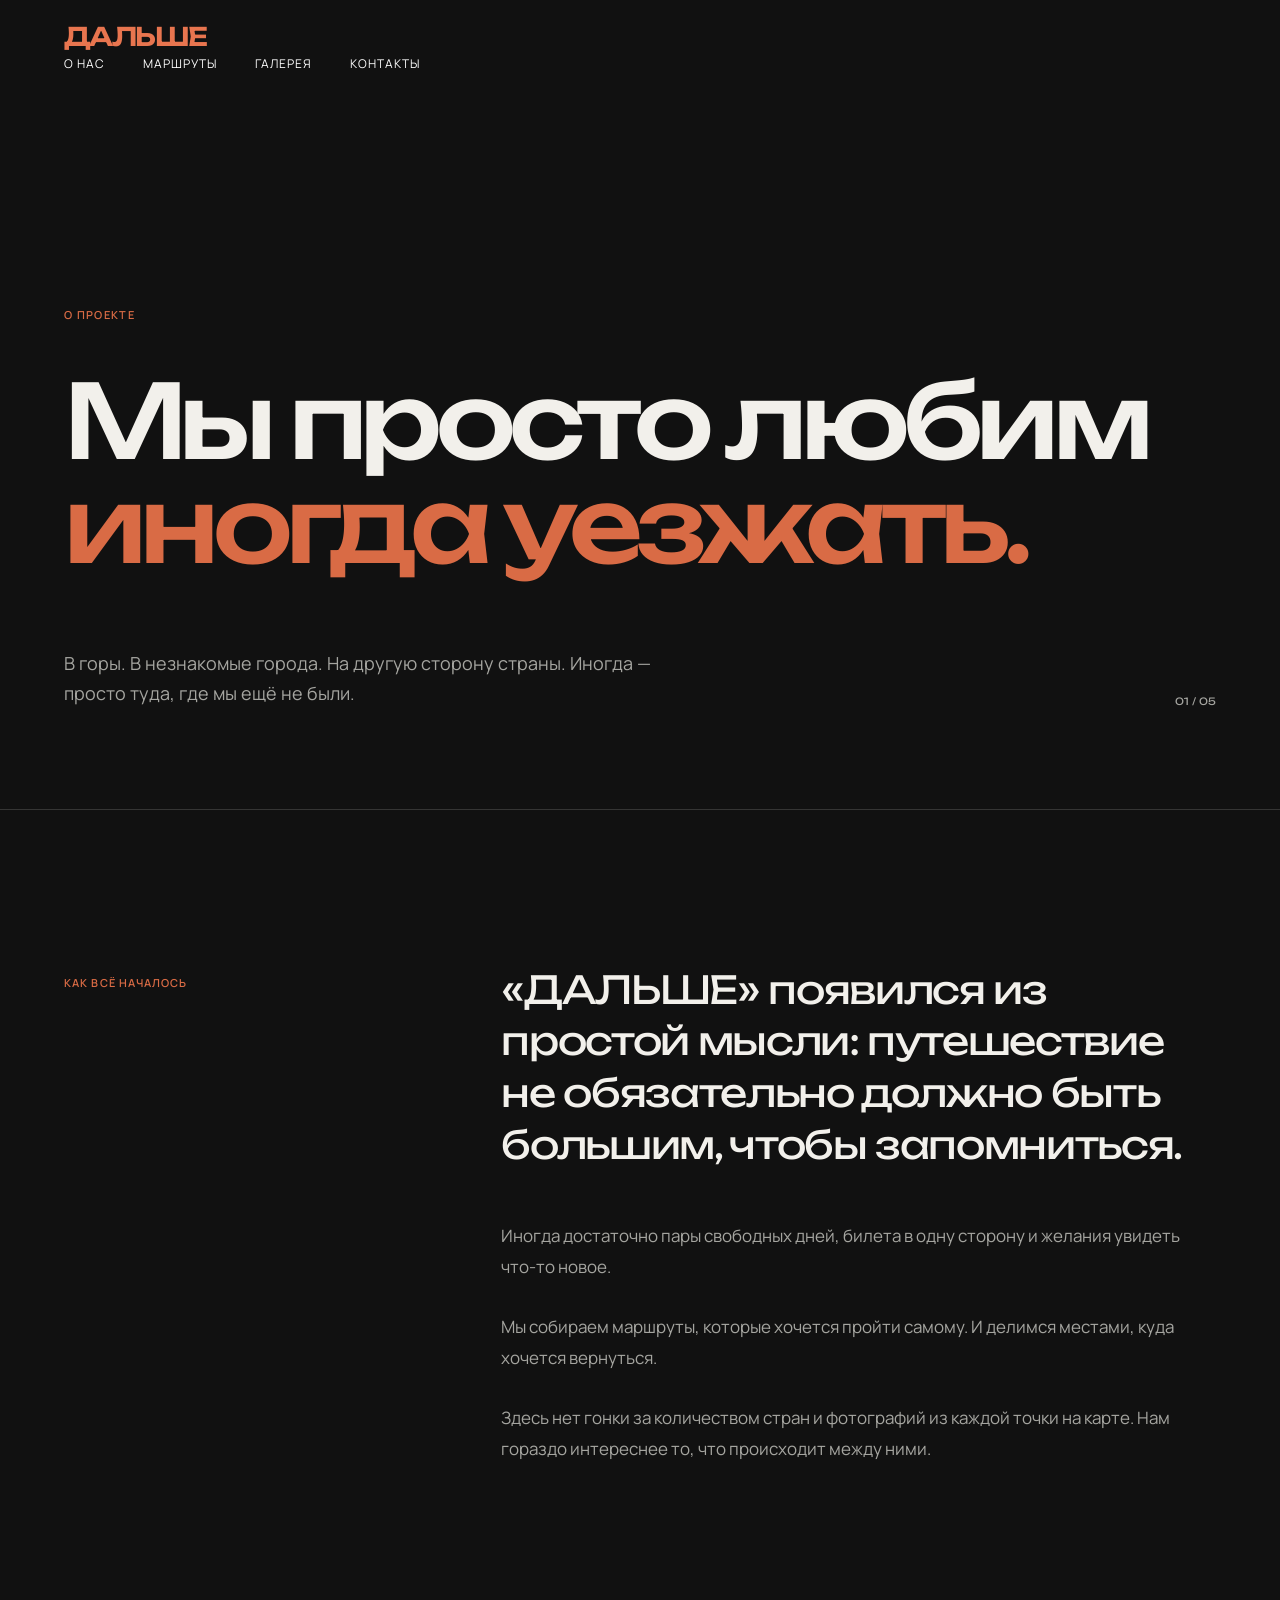
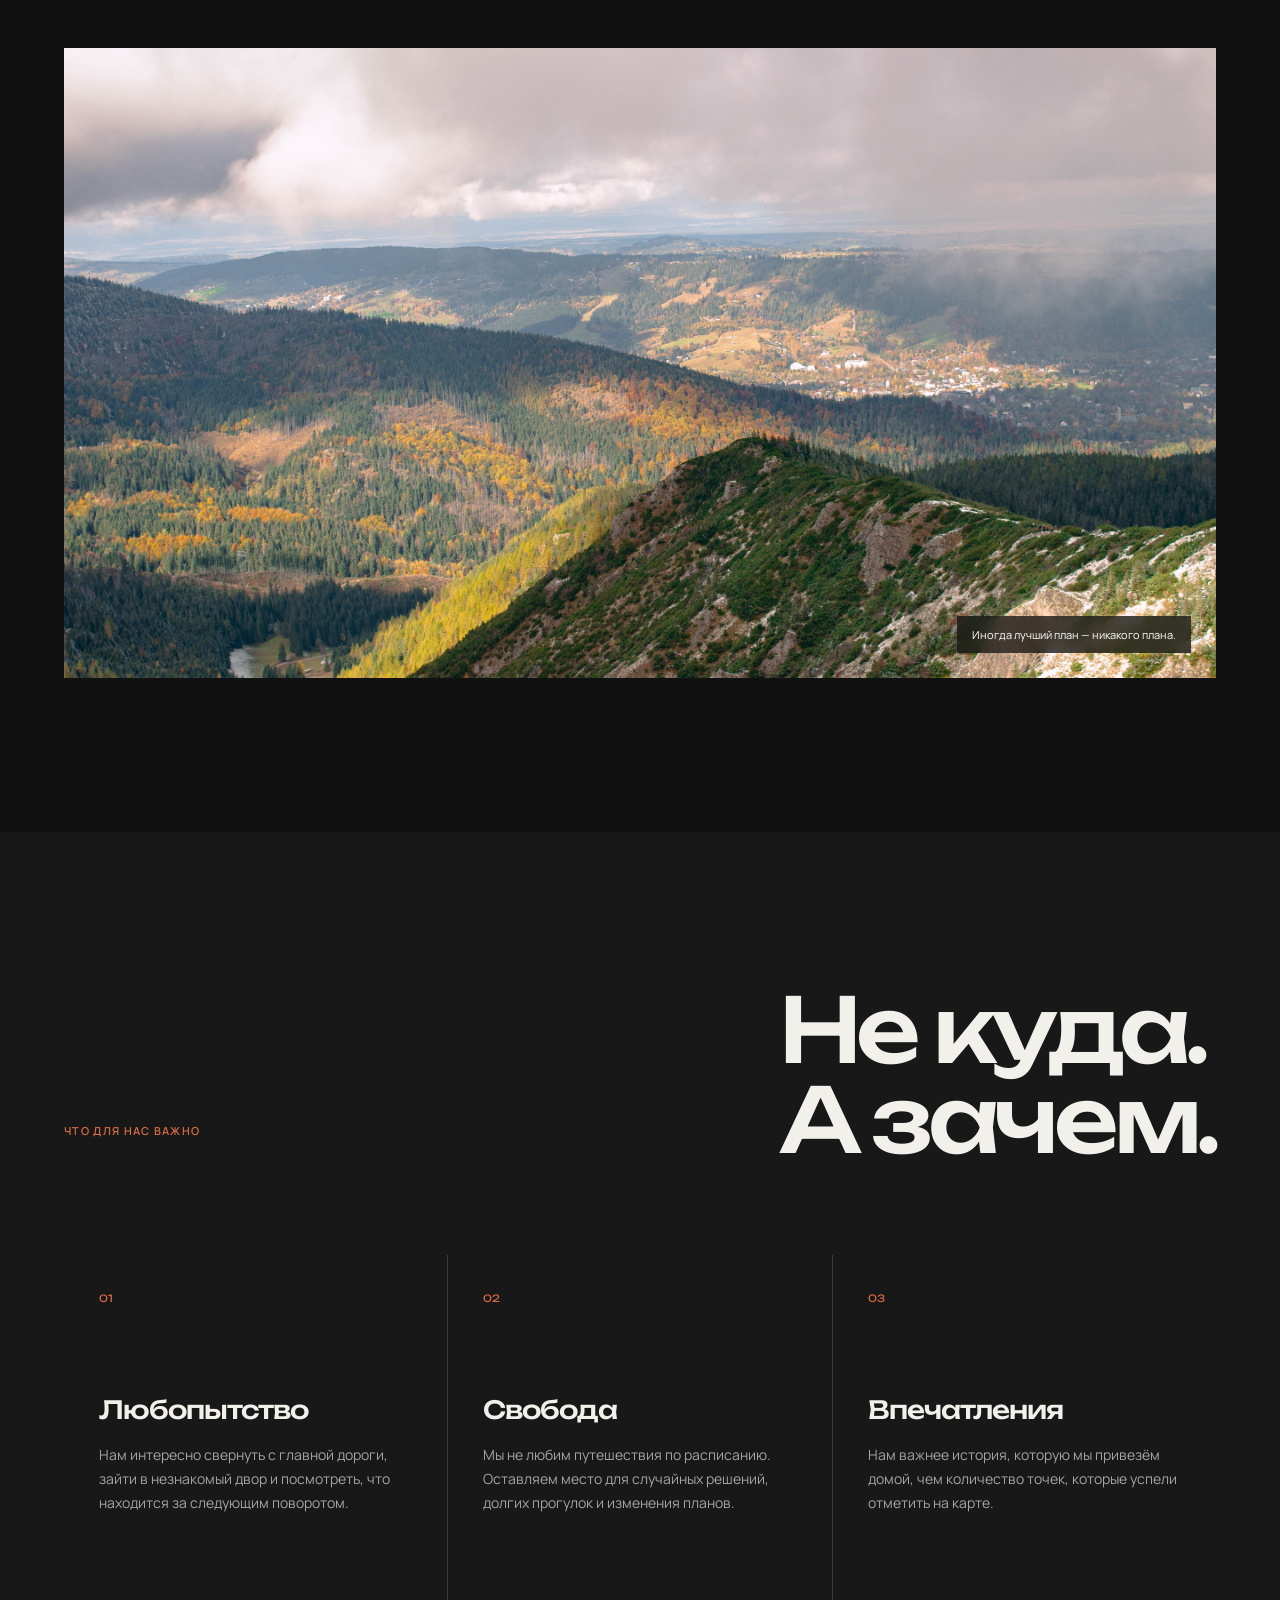
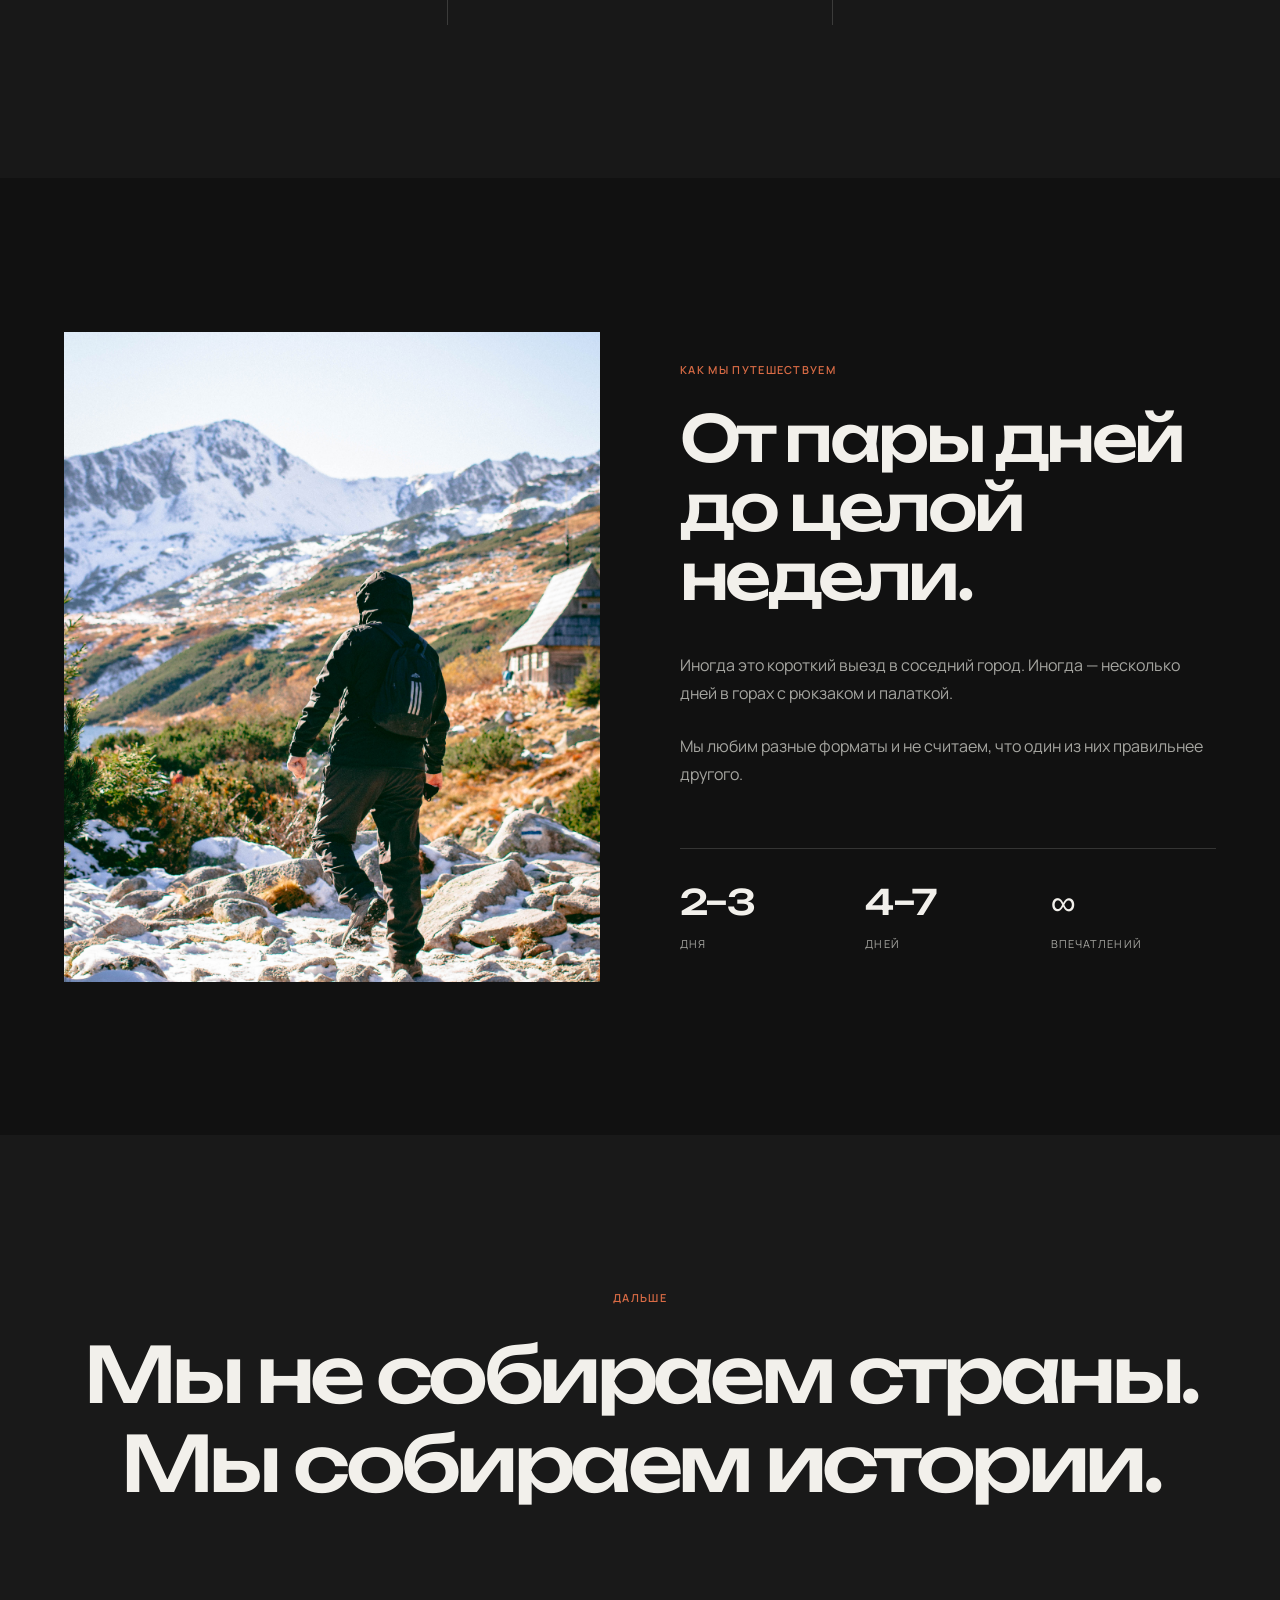
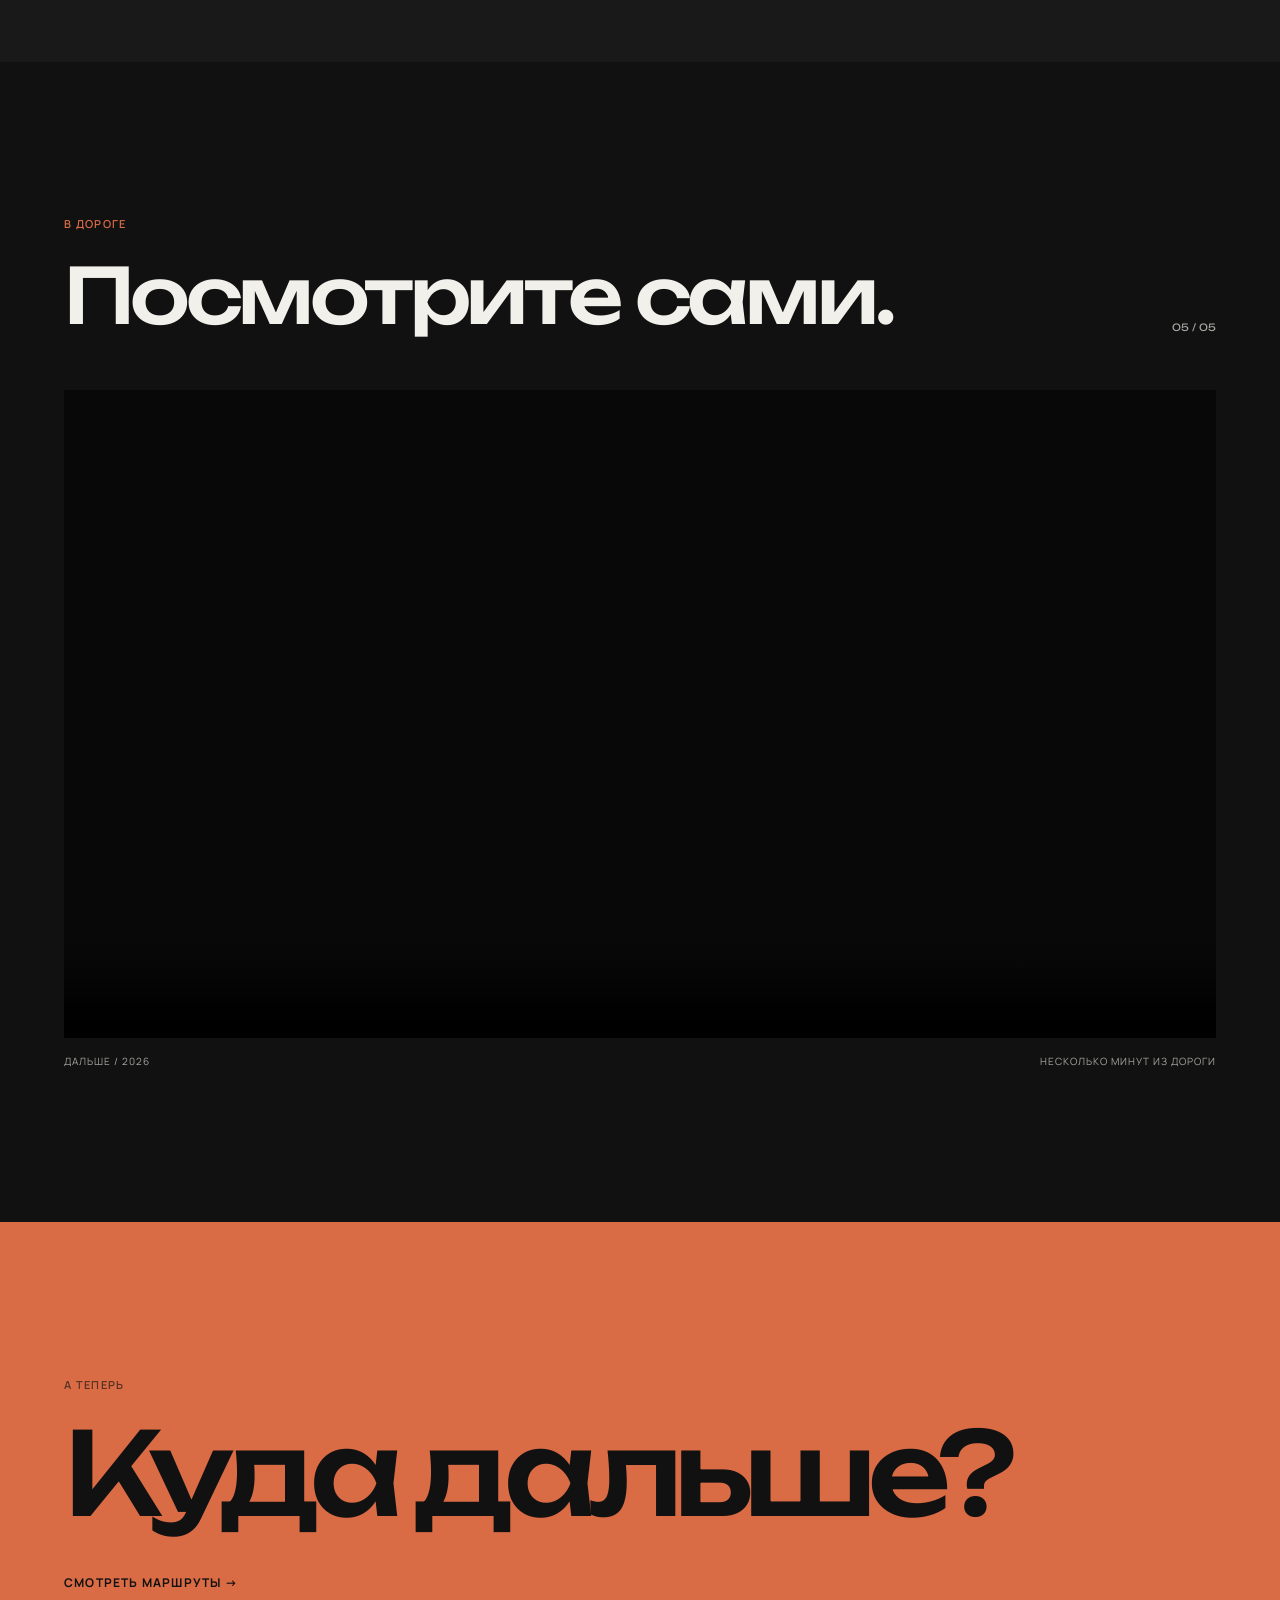
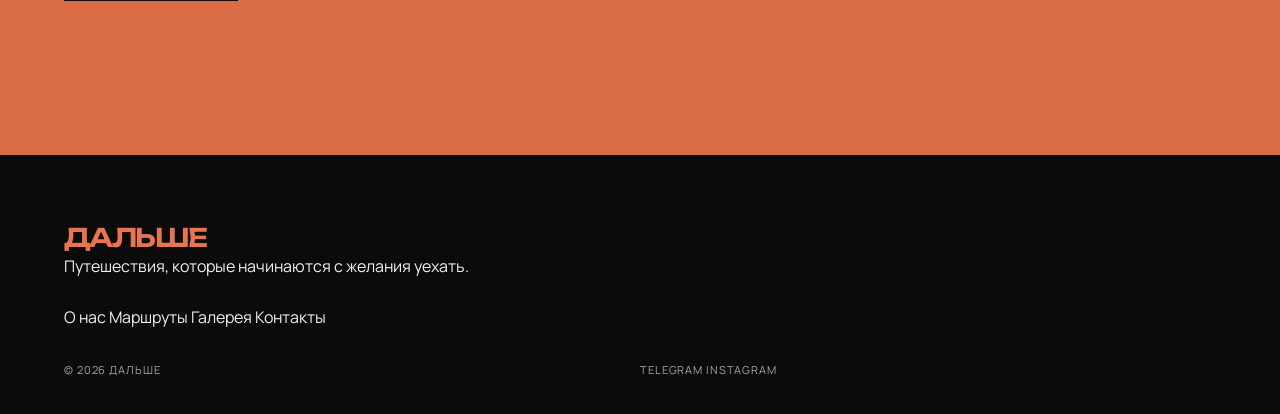
==== commit a3ae7ee2: "почти конец" ====
--- a/about.html
+++ b/about.html
@@ -197,7 +197,7 @@
         <div class="about-image__wrapper">
 
             <img
-                src="images/about/about-main.jpg"
+                src="img/17-photo.jpg"
                 alt="Путешествие в горах"
             >
 
@@ -323,7 +323,7 @@
             <div class="about-format__image">
 
                 <img
-                    src="images/about/about-route.jpg"
+                    src="img/16-photo.jpg"
                     alt="Путешественник на горной тропе"
                 >
 
@@ -573,7 +573,7 @@
 
             </div>
 
-
+            <br>
             <div class="footer-links">
 
                 <a href="about.html">
--- a/css/style.css
+++ b/css/style.css
@@ -674,54 +674,418 @@
 }
 
 
-/* =========================================================
-   GALLERY
-========================================================= */
-
-.gallery-heading {
+/* =========================================
+    HOME GALLERY
+    Только для галереи главной страницы
+ ========================================= */
+
+.home-gallery {
+    position: relative;
+
+    padding:
+        var(--section-space)
+        0;
+
+    overflow: hidden;
+}
+
+
+/* =========================================
+   HEADER
+========================================= */
+
+.home-gallery__header {
+    display: grid;
+
+    grid-template-columns: 1fr 2fr;
+
+    gap: 8vw;
+
+    margin-bottom: 80px;
+}
+
+.home-gallery__label {
+    padding-top: 8px;
+
+    color: var(--accent);
+
+    font-size: 12px;
+    font-weight: 700;
+
+    text-transform: uppercase;
+    letter-spacing: 0.14em;
+}
+
+.home-gallery__heading {
     display: flex;
-    align-items: flex-end;
+    flex-direction: column;
+    align-items: flex-start;
+}
+
+.home-gallery__heading h2 {
+    max-width: 900px;
+
+    margin: 0;
+
+    color: var(--text);
+
+    font-family:
+        var(--font-heading,
+        "Unbounded",
+        sans-serif);
+
+    font-size: clamp(40px, 5.5vw, 76px);
+    font-weight: 500;
+
+    line-height: 1.08;
+
+    letter-spacing: -0.05em;
+}
+
+
+/* =========================================
+   LINK
+========================================= */
+
+.home-gallery__link {
+    display: inline-flex;
+    align-items: center;
+    gap: 14px;
+
+    margin-top: 45px;
+
+    color: var(--text);
+
+    font-size: 12px;
+    font-weight: 700;
+
+    text-transform: uppercase;
+    letter-spacing: 0.1em;
+
+    text-decoration: none;
+
+    transition:
+        color 0.25s ease;
+}
+
+.home-gallery__link span {
+    display: inline-block;
+
+    color: var(--accent);
+
+    font-size: 22px;
+    font-weight: 300;
+
+    transition:
+        transform 0.3s ease;
+}
+
+.home-gallery__link:hover {
+    color: var(--accent);
+}
+
+.home-gallery__link:hover span {
+    transform:
+        translate(5px, -5px);
+}
+
+
+/* =========================================
+   GRID
+========================================= */
+
+.home-gallery__grid {
+    display: grid;
+
+    grid-template-columns:
+        repeat(12, minmax(0, 1fr));
+
+    column-gap: 24px;
+    row-gap: 70px;
+
+    align-items: start;
+}
+
+
+/* =========================================
+   COMMON ITEM
+========================================= */
+
+.home-gallery__item {
+    display: block;
+
+    margin: 0;
+
+    color: inherit;
+
+    text-decoration: none;
+
+    cursor: pointer;
+}
+
+.home-gallery__image {
+    position: relative;
+
+    width: 100%;
+
+    overflow: hidden;
+
+    background: var(--background-light);
+}
+
+.home-gallery__image img {
+    display: block;
+
+    width: 100%;
+    height: 100%;
+
+    object-fit: cover;
+
+    transition:
+        transform 0.7s
+        cubic-bezier(0.2, 0.7, 0.2, 1),
+        opacity 0.5s ease;
+}
+
+.home-gallery__item:hover
+.home-gallery__image img {
+    transform: scale(1.045);
+
+    opacity: 0.84;
+}
+
+
+/* =========================================
+   LARGE PHOTO
+========================================= */
+
+.home-gallery__item--large {
+    grid-column: 1 / 8;
+}
+
+.home-gallery__item--large
+.home-gallery__image {
+    aspect-ratio: 4 / 5;
+}
+
+
+/* =========================================
+   VERTICAL PHOTO
+========================================= */
+
+.home-gallery__item--vertical {
+    grid-column: 9 / 13;
+
+    margin-top: 110px;
+}
+
+.home-gallery__item--vertical
+.home-gallery__image {
+    aspect-ratio: 3 / 4;
+}
+
+
+/* =========================================
+   SMALL PHOTO
+========================================= */
+
+.home-gallery__item--small {
+    grid-column: 2 / 6;
+
+    margin-top: 10px;
+}
+
+.home-gallery__item--small
+.home-gallery__image {
+    aspect-ratio: 4 / 5;
+}
+
+
+/* =========================================
+   WIDE PHOTO
+========================================= */
+
+.home-gallery__item--wide {
+    grid-column: 7 / 13;
+
+    margin-top: -10px;
+}
+
+.home-gallery__item--wide
+.home-gallery__image {
+    aspect-ratio: 16 / 9;
+}
+
+
+/* =========================================
+   CAPTION
+========================================= */
+
+.home-gallery__caption {
+    display: flex;
+
     justify-content: space-between;
-
-    gap: 40px;
-}
-
-.gallery-heading .text-link {
-    margin-bottom: 10px;
-}
-
-.gallery-grid {
-    display: grid;
-
-    grid-template-columns: 1.2fr 0.8fr 0.8fr;
-
-    grid-template-rows: 300px 400px;
-
-    gap: 18px;
-}
-
-.gallery-item {
-    display: block;
-
-    overflow: hidden;
-}
-
-.gallery-item img {
-    transition: transform 0.7s cubic-bezier(0.2, 0.65, 0.3, 1);
-}
-
-.gallery-item:hover img {
-    transform: scale(1.05);
-}
-
-.gallery-item-large {
-    grid-row: span 2;
-}
-
-.gallery-item-wide {
-    grid-column: span 2;
-}
-
+    align-items: center;
+
+    gap: 20px;
+
+    padding-top: 14px;
+
+    color: var(--text-muted);
+
+    font-size: 10px;
+    font-weight: 500;
+
+    text-transform: uppercase;
+    letter-spacing: 0.11em;
+}
+
+.home-gallery__item:hover
+.home-gallery__caption {
+    color: var(--text);
+}
+
+
+/* =========================================
+   TABLET
+========================================= */
+
+@media (max-width: 900px) {
+
+    .home-gallery__header {
+        grid-template-columns: 1fr;
+
+        gap: 25px;
+
+        margin-bottom: 55px;
+    }
+
+    .home-gallery__label {
+        padding-top: 0;
+    }
+
+    .home-gallery__grid {
+        grid-template-columns:
+            repeat(2, minmax(0, 1fr));
+
+        column-gap: 18px;
+        row-gap: 50px;
+    }
+
+
+    /*
+       На планшете перестраиваем
+       композицию полностью.
+    */
+
+    .home-gallery__item--large {
+        grid-column: 1 / 2;
+    }
+
+    .home-gallery__item--vertical {
+        grid-column: 2 / 3;
+
+        margin-top: 80px;
+    }
+
+    .home-gallery__item--small {
+        grid-column: 1 / 2;
+
+        margin-top: 0;
+    }
+
+    .home-gallery__item--wide {
+        grid-column: 2 / 3;
+
+        margin-top: 0;
+    }
+
+}
+
+
+/* =========================================
+   MOBILE
+========================================= */
+
+@media (max-width: 650px) {
+
+    .home-gallery {
+        padding:
+            90px
+            0;
+    }
+
+    .home-gallery__header {
+        margin-bottom: 45px;
+    }
+
+    .home-gallery__heading h2 {
+        font-size: 38px;
+
+        line-height: 1.08;
+    }
+
+    .home-gallery__link {
+        margin-top: 30px;
+
+        font-size: 10px;
+    }
+
+
+    /*
+       Одна колонка.
+       Никаких отрицательных margin,
+       чтобы ничего не ломалось.
+    */
+
+    .home-gallery__grid {
+        display: grid;
+
+        grid-template-columns: 1fr;
+
+        gap: 45px;
+    }
+
+    .home-gallery__item--large,
+    .home-gallery__item--vertical,
+    .home-gallery__item--small,
+    .home-gallery__item--wide {
+        grid-column: 1;
+
+        margin-top: 0;
+    }
+
+
+    /* Разные пропорции на мобильном */
+
+    .home-gallery__item--large
+    .home-gallery__image {
+        aspect-ratio: 4 / 5;
+    }
+
+    .home-gallery__item--vertical
+    .home-gallery__image {
+        aspect-ratio: 4 / 5;
+    }
+
+    .home-gallery__item--small
+    .home-gallery__image {
+        aspect-ratio: 4 / 3;
+    }
+
+    .home-gallery__item--wide
+    .home-gallery__image {
+        aspect-ratio: 4 / 3;
+    }
+
+
+    .home-gallery__caption {
+        padding-top: 11px;
+
+        font-size: 9px;
+    }
+
+}
 
 /* =========================================================
    FINAL CTA
@@ -4171,6 +4535,7 @@
 
 .contact-hero__label {
     margin-bottom: 35px;
+    margin-top: 15px;
 
     color: var(--accent);
 
@@ -4225,9 +4590,7 @@
 ========================================= */
 
 .contact-info {
-    padding:
-        var(--section-space)
-        0;
+    padding: 20px 0px;
 }
 
 .contact-info__grid {
@@ -4245,8 +4608,6 @@
     min-height: 280px;
 
     padding: 30px;
-
-    border-top: 1px solid var(--border);
 
     display: flex;
     flex-direction: column;
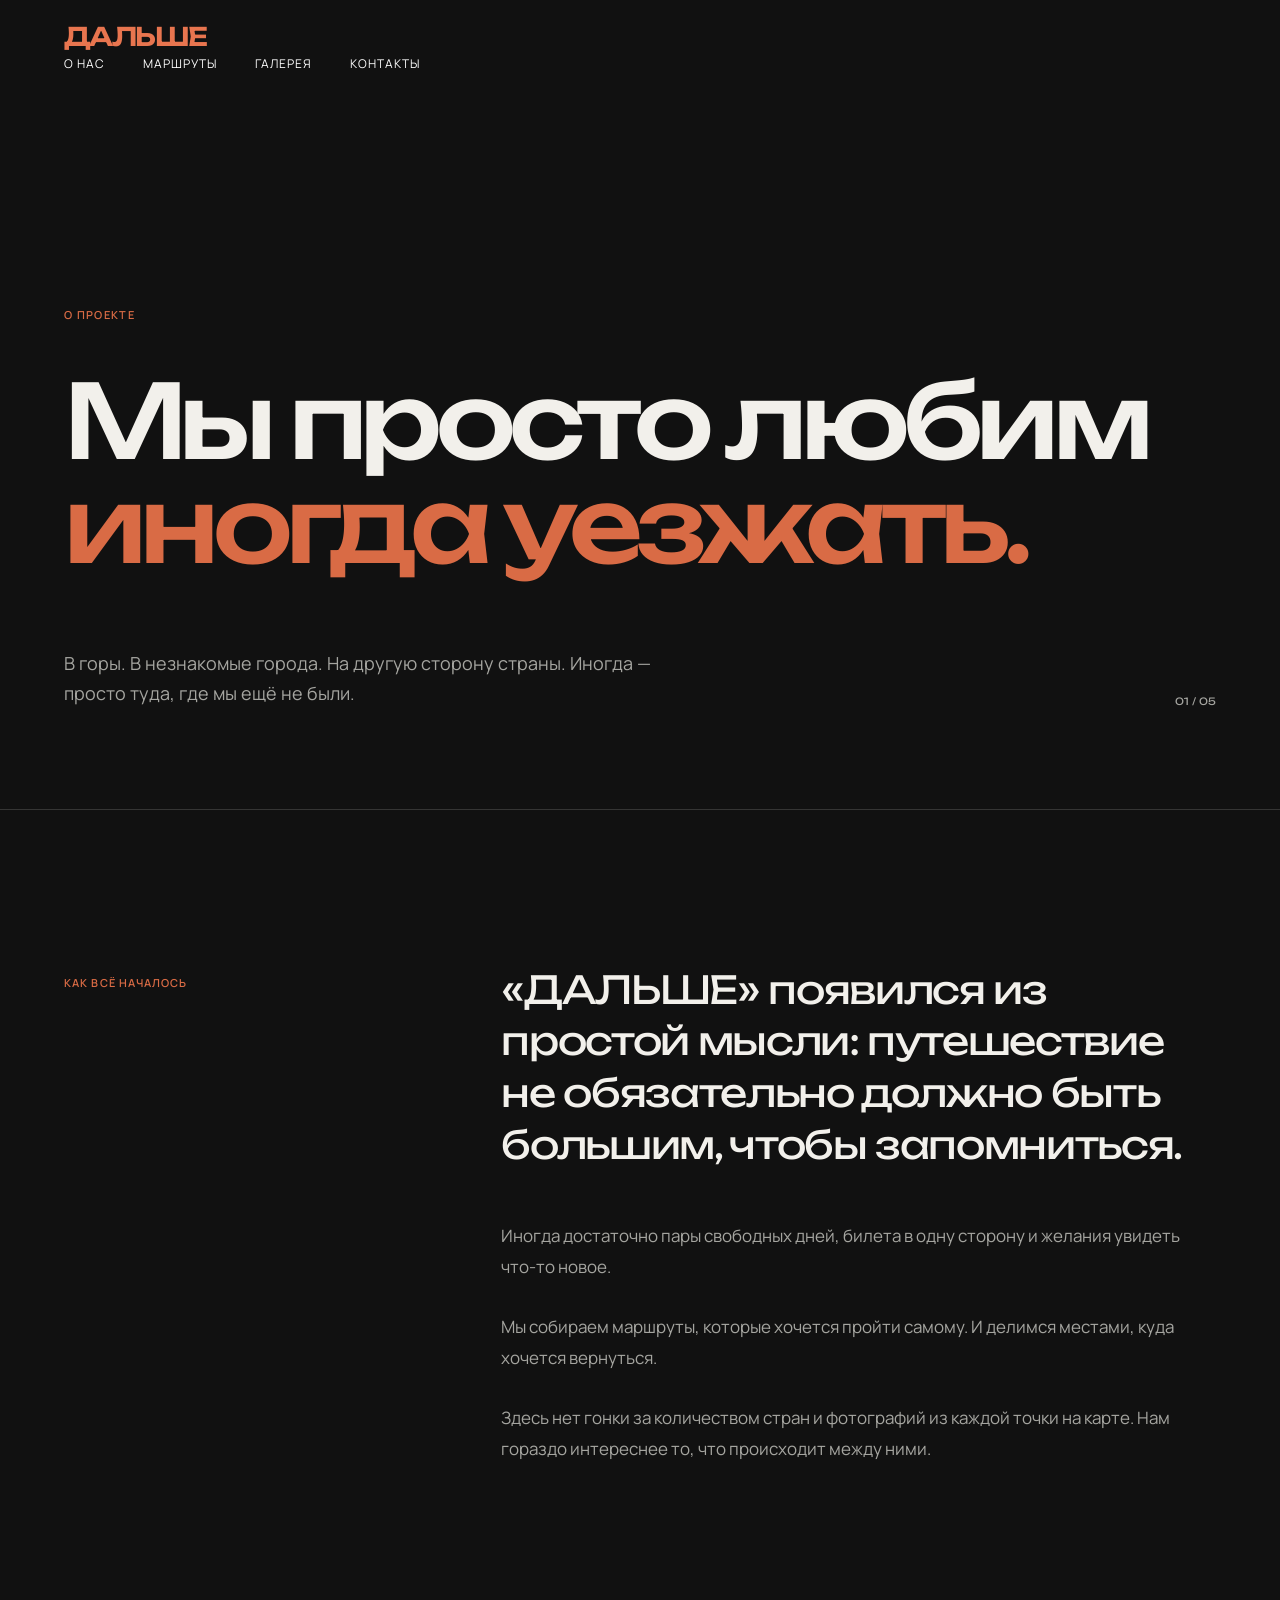
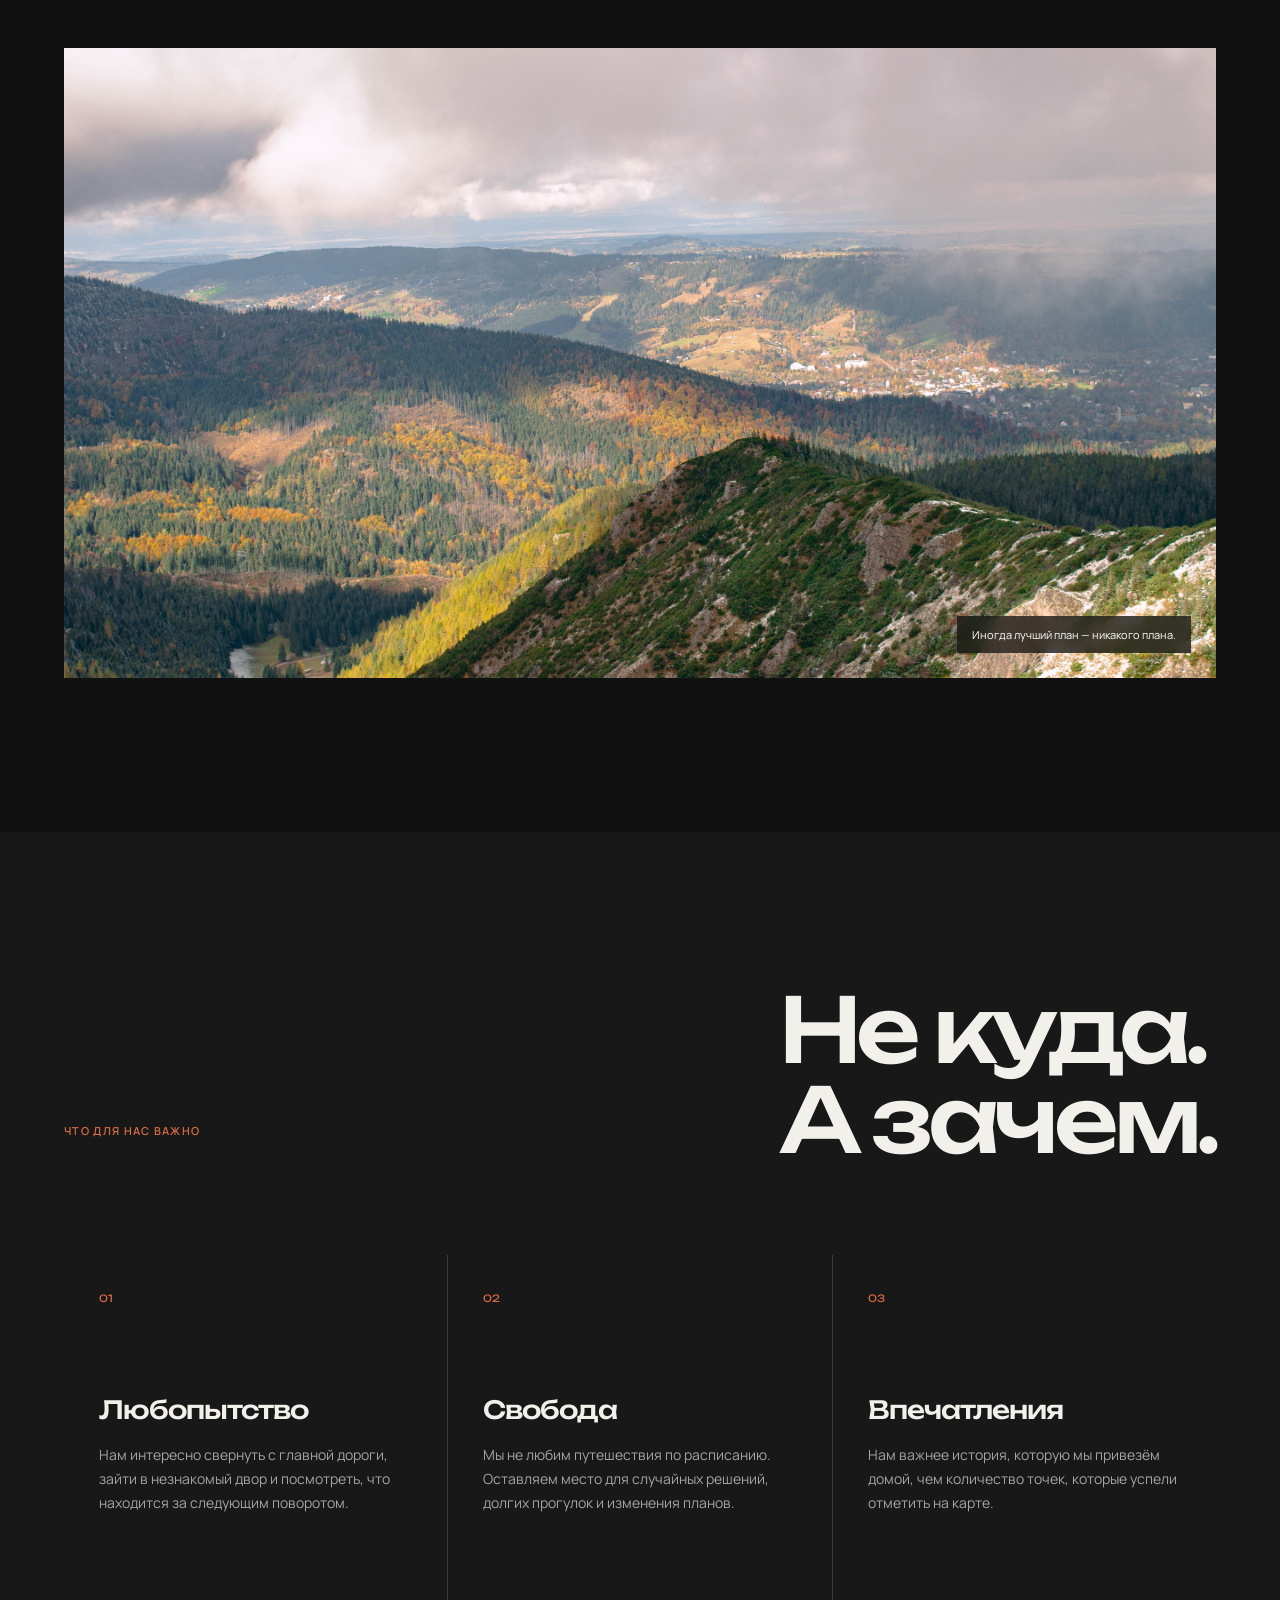
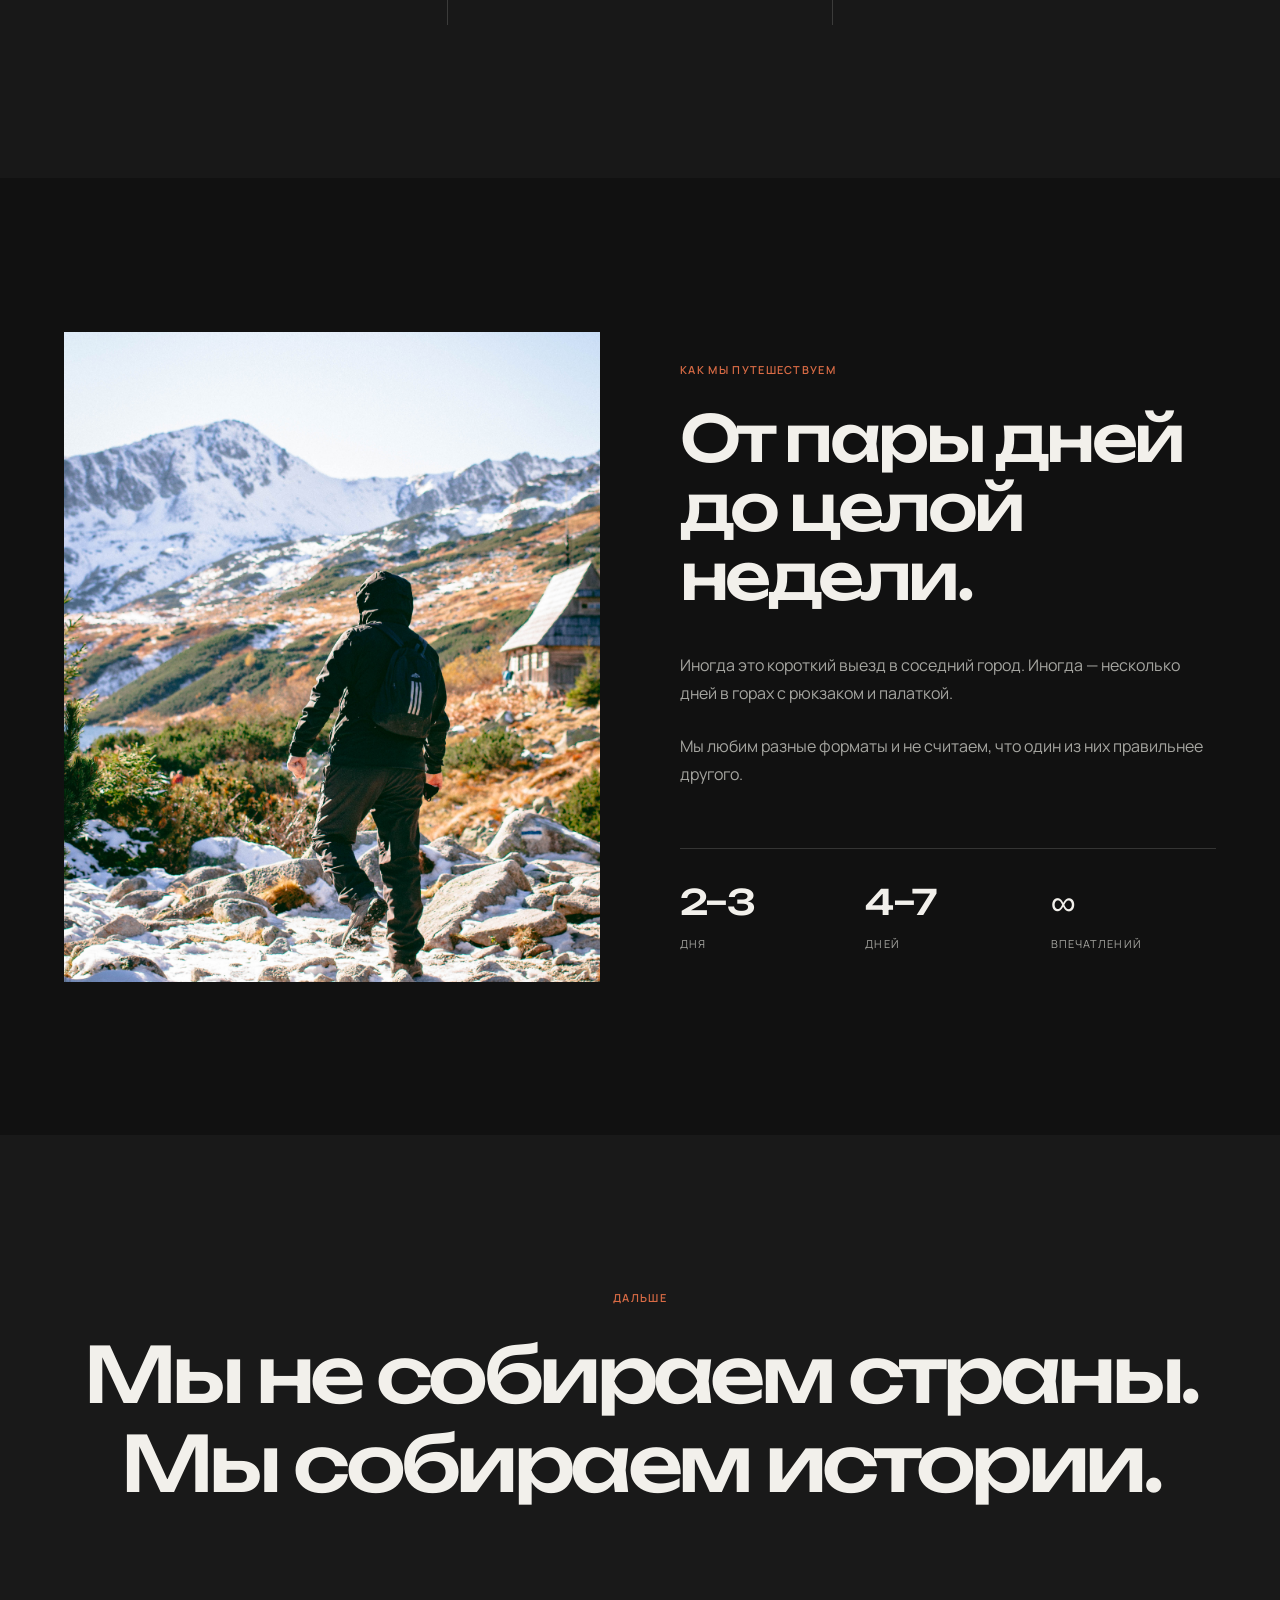
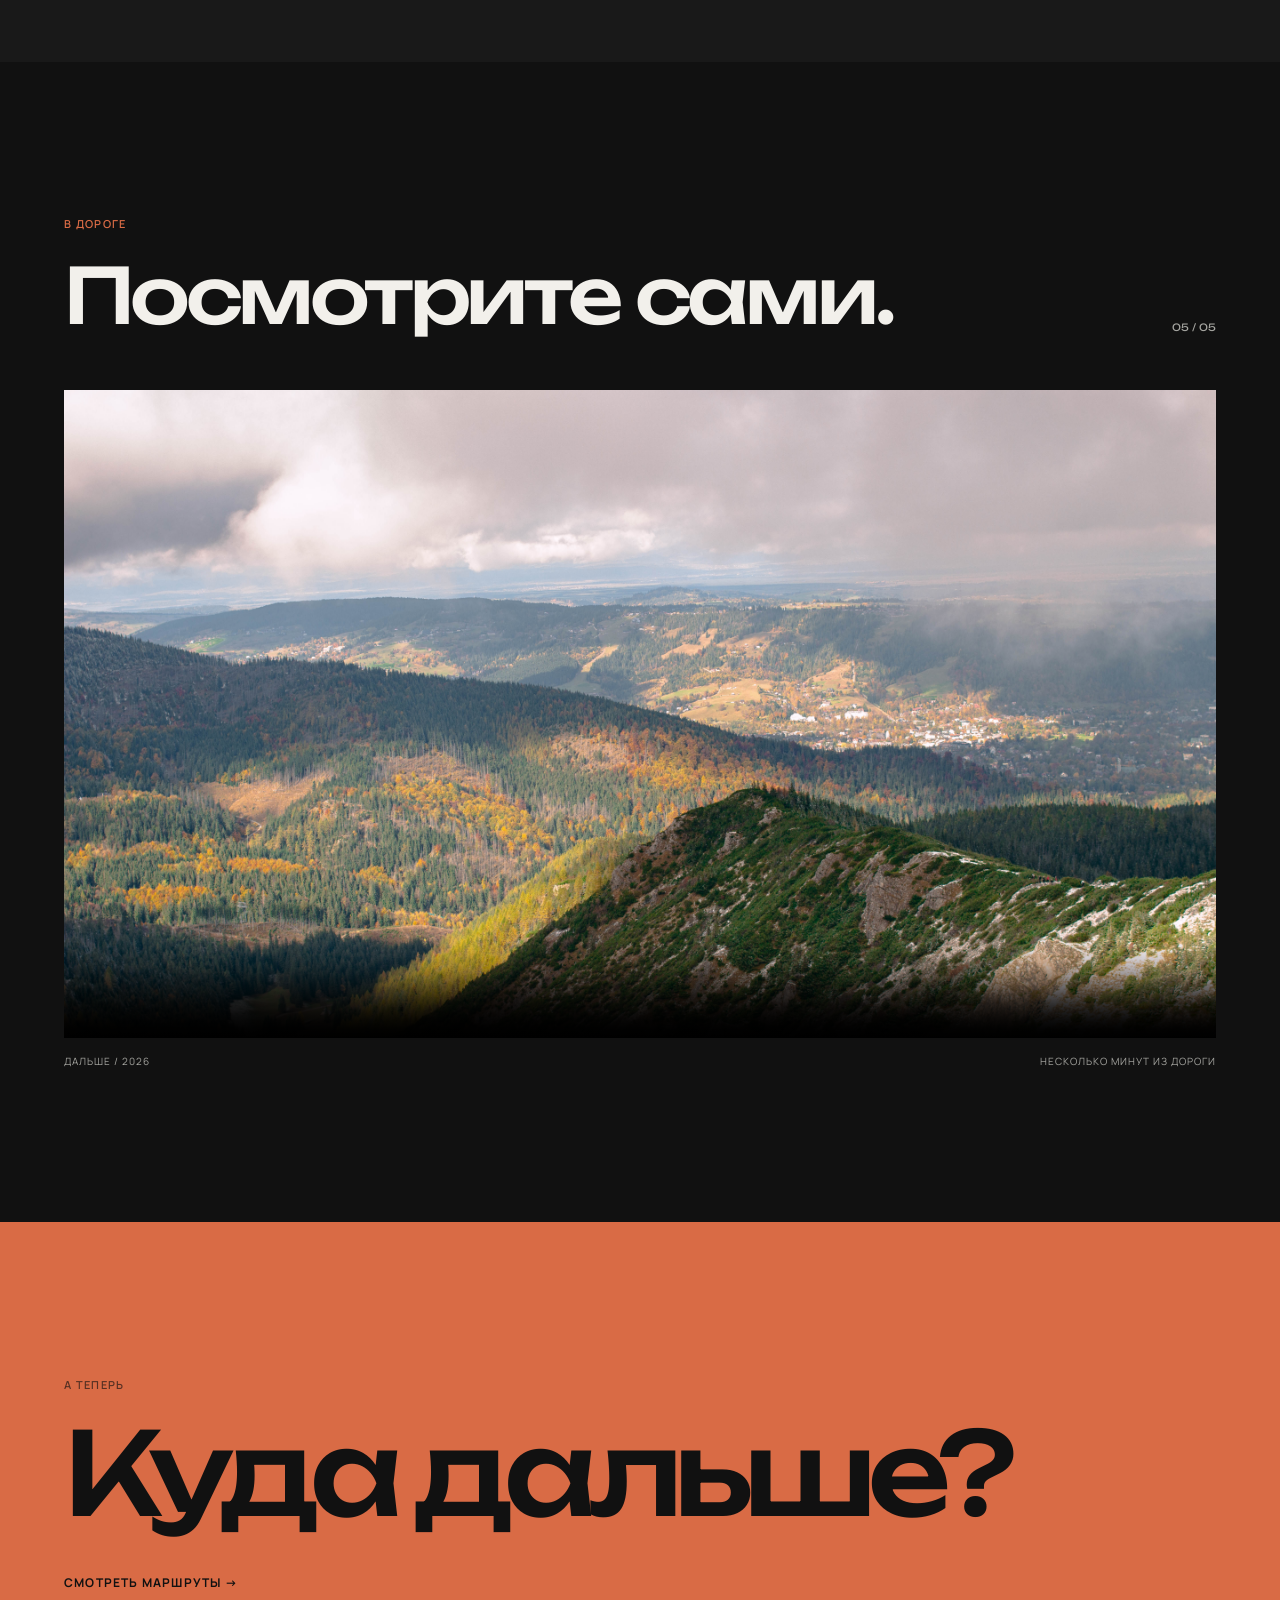
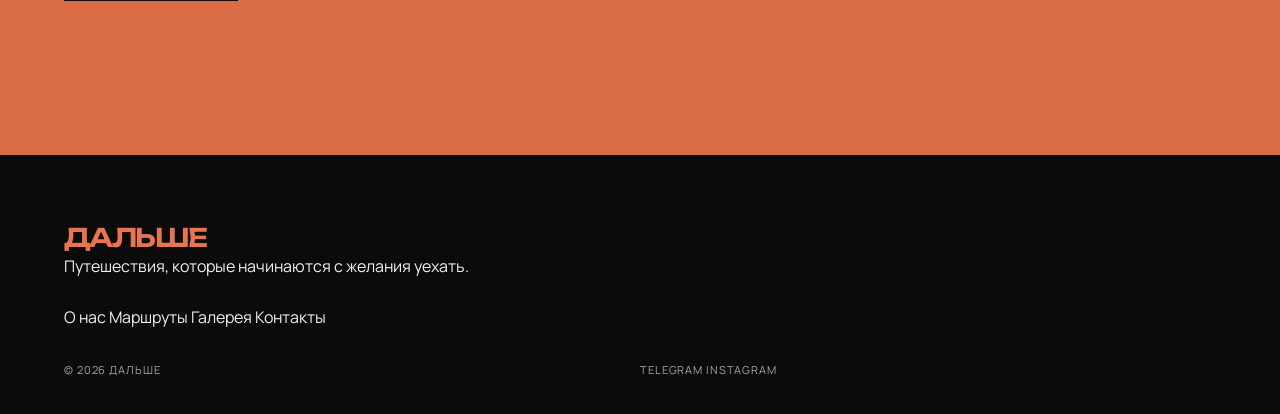
==== commit c029ae19: "туц" ====
--- a/about.html
+++ b/about.html
@@ -477,11 +477,11 @@
                 controls
                 playsinline
                 preload="metadata"
-                poster="images/about/video-poster.jpg"
+                poster="img\17-photo.jpg"
             >
 
                 <source
-                    src="images/about/travel-video.mp4"
+                    src="https://www.youtube.com/watch?v=bBZF6PWEL0o"
                     type="video/mp4"
                 >
 
